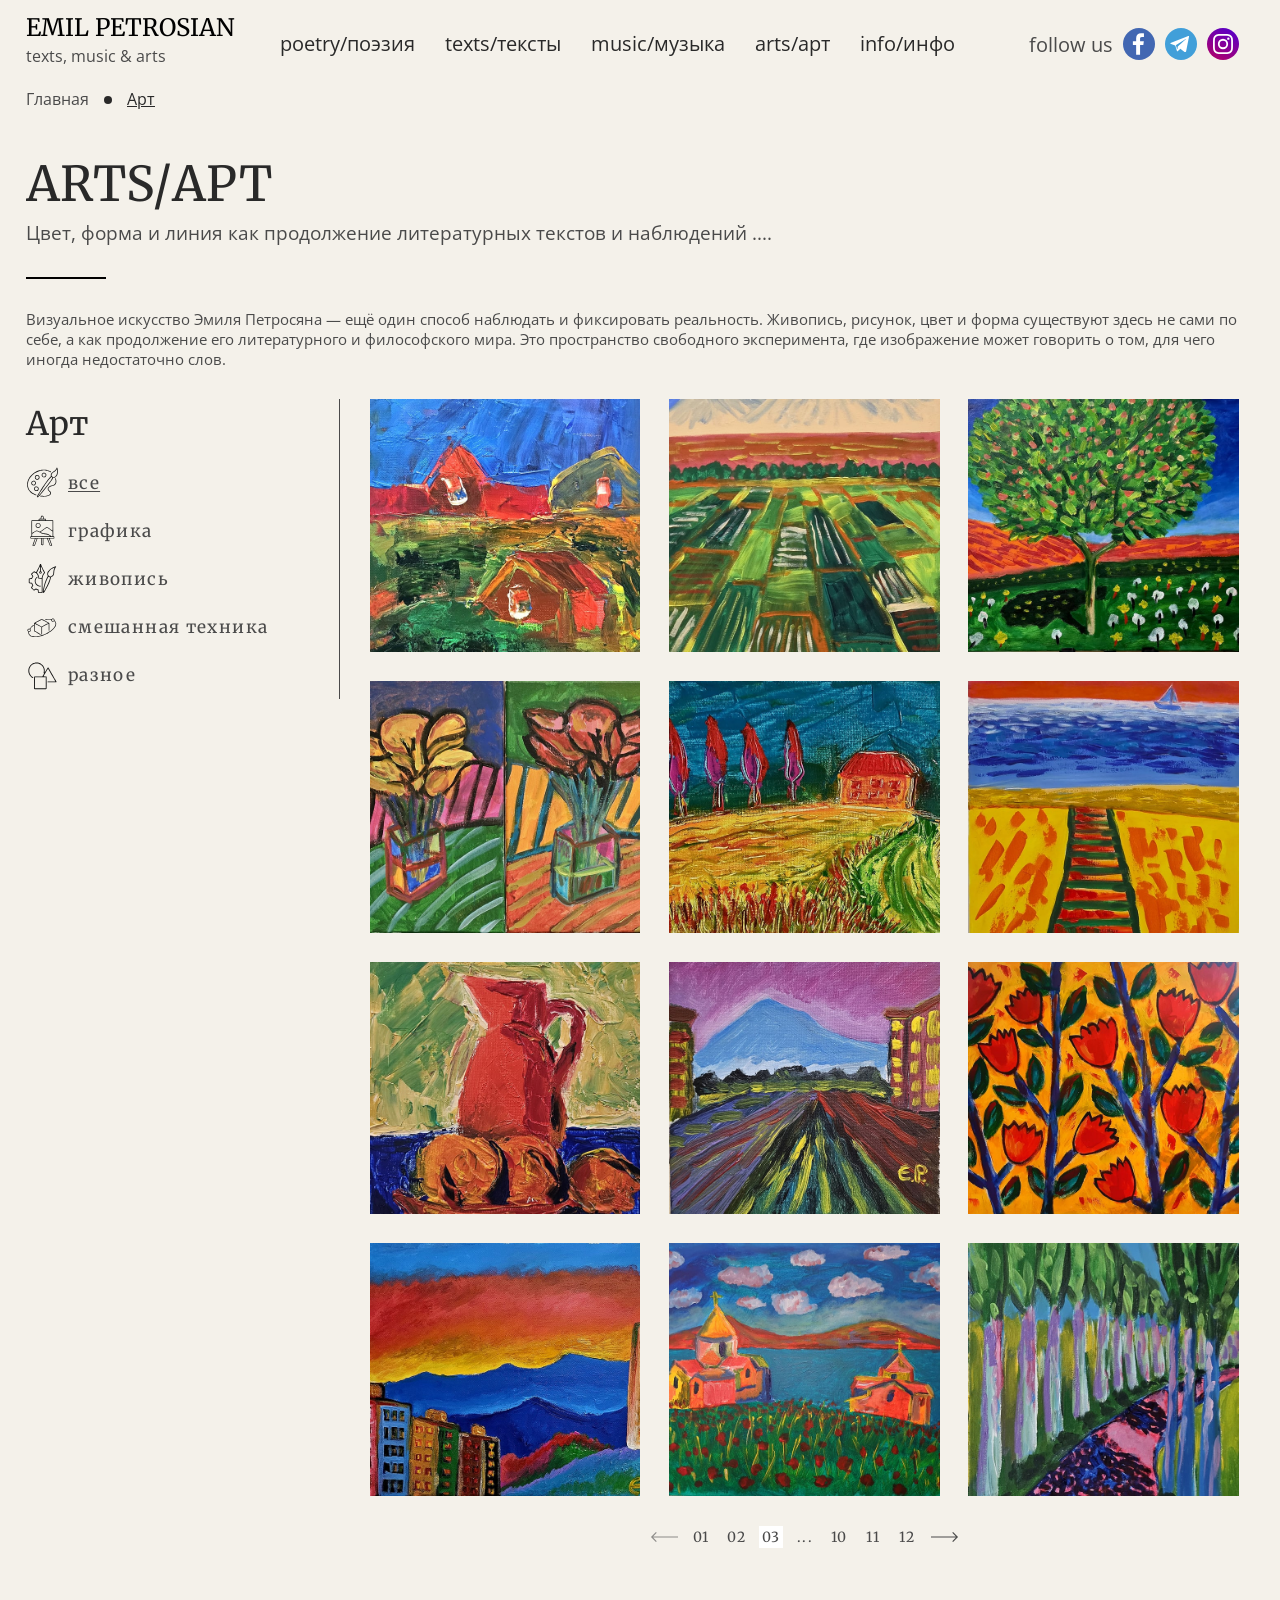
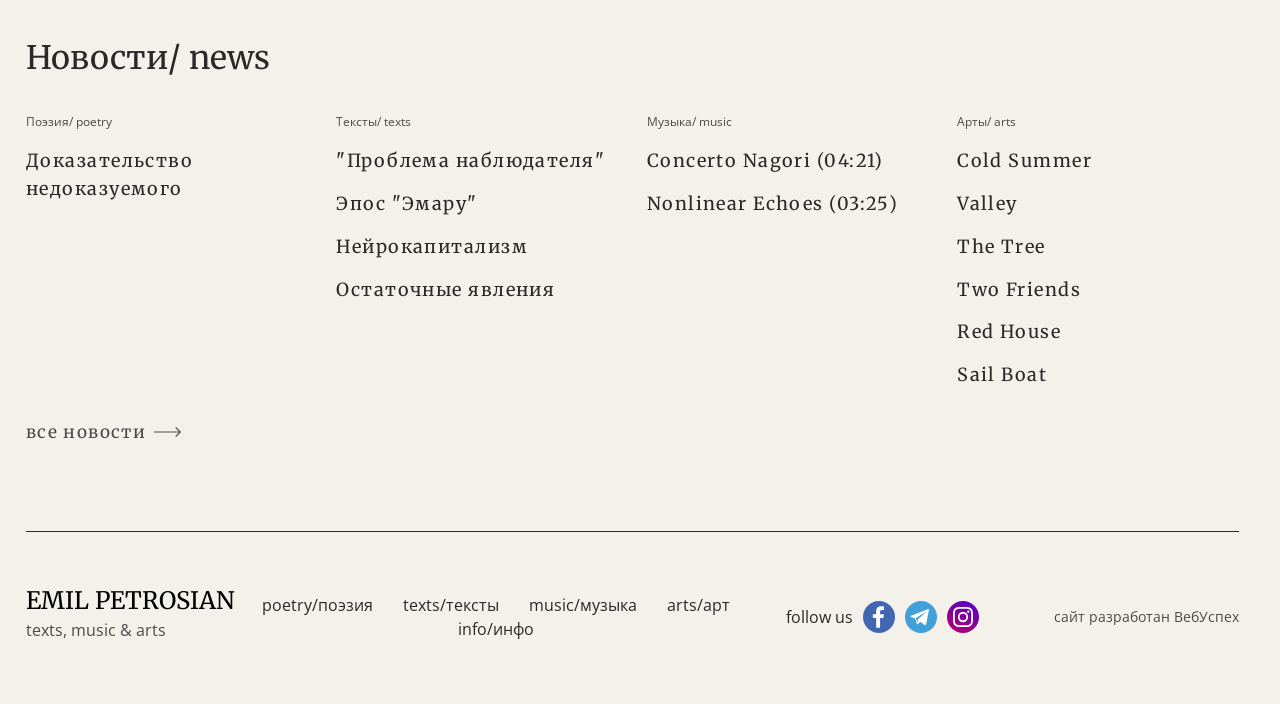
==== arts.html @ 8e3b0820 "add" ====
<!DOCTYPE html>
<html lang="ru">
    <head>
        <title>Главная</title>
        <meta http-equiv="X-UA-Compatible" content="IE=edge" />
        <meta charset="utf-8" />
        <meta name="keywords" content="" />
        <meta name="description" content="" />
        <meta name="author" content="" />
        <meta name="viewport" content="width=device-width, initial-scale=1.0" />
        <link rel="stylesheet" href="./css/reset.css" />
        <link rel="stylesheet" href="./css/fancybox.css" />
        <link rel="stylesheet" href="./css/swiper-bundle.min.css" />

        <script src="./js/swiper-bundle.min.js" defer></script>
        <script src="./js/inputmask.min.js" defer></script>
        <script src="./js/fancybox.umd.js" defer></script>
        <script src="./js/player.js" defer></script>
        <script src="./js/scripts.js" defer></script>
        <link rel="stylesheet" href="./css/style.css" />
    </head>
    <body>
        <!-- wrap -->
        <div class="wrap">
            <!-- header -->
            <header class="header site-section">
                <div class="inner-wrap">
                    <div class="logo-inner-wrap">
                        <a href="" class="logo">
                            <div class="logo-title">Emil Petrosian</div>
                            <div class="logo-subtitle">texts, music & arts</div>
                        </a>
                    </div>
                    <div class="menu-inner-wrap js-popup-wrap">
                        <a href="" class="btn-popup btn-action-ico ico-menu js-btn-popup-toggle"></a>
                        <div class="menu-content-block js-popup-block">
                            <div class="menu-wrap">
                                <ul class="menu">
                                    <li>
                                        <a href="" class="btn-menu">
                                            <div class="button-title">poetry/поэзия</div>
                                        </a>
                                    </li>
                                    <li>
                                        <a href="" class="btn-menu">
                                            <div class="button-title">texts/тексты</div>
                                        </a>
                                    </li>
                                    <li>
                                        <a href="" class="btn-menu">
                                            <div class="button-title">music/музыка</div>
                                        </a>
                                    </li>
                                    <li>
                                        <a href="" class="btn-menu">
                                            <div class="button-title">arts/арт</div>
                                        </a>
                                    </li>
                                    <li>
                                        <a href="" class="btn-menu">
                                            <div class="button-title">info/инфо</div>
                                        </a>
                                    </li>
                                </ul>
                            </div>
                            <div class="soc-wrap">
                                <div class="soc-title">follow us</div>
                                <div class="soc-buttons">
                                    <a href="" class="btn button-soc">
                                        <div class="button-ico">
                                            <img src="./img/icons/soc-fb.svg" alt="" />
                                        </div>
                                    </a>
                                    <a href="" class="btn button-soc">
                                        <div class="button-ico">
                                            <img src="./img/icons/soc-tg.svg" alt="" />
                                        </div>
                                    </a>
                                    <a href="" class="btn button-soc">
                                        <div class="button-ico">
                                            <img src="./img/icons/soc-inst.svg" alt="" />
                                        </div>
                                    </a>
                                </div>
                            </div>
                        </div>
                    </div>
                </div>
            </header>
            <!-- /header -->
            <!-- page -->
            <div class="page-full">
                <!--breadcrumbs-box-->
                <div class="breadcrumbs-box">
                    <ol class="menu">
                        <li><a href="">Главная</a></li>
                        <li><a href="">Арт</a></li>
                    </ol>
                </div>
                <!--/breadcrumbs-box-->

                <!--title-box-->
                <div class="title-box">
                    <h1 class="h1-title section-title">arts/арт</h1>
                    <p>Цвет, форма и линия как продолжение литературных текстов и наблюдений ....</p>
                </div>
                <!--/title-box-->

                <!--article-box-->
                <div class="article-box">
                    <p>
                        Визуальное искусство Эмиля Петросяна — ещё один способ наблюдать и фиксировать реальность.
                        Живопись, рисунок, цвет и форма существуют здесь не сами по себе, а как продолжение его
                        литературного и философского мира. Это пространство свободного эксперимента, где изображение
                        может говорить о том, для чего иногда недостаточно слов.
                    </p>
                </div>
                <!--/article-box-->

                <!--content-outer-wrap-->
                <div class="content-outer-wrap">
                    <!--content-wrap-->
                    <div class="content-wrap">
                        <!--tiles-box-->
                        <div class="tiles-box">
                            <div class="items-wrap">
                                <!--item wrap-->
                                <div class="item-wrap js-tab-block" data-tab="tab01 tab-all">
                                    <a
                                        href="./img/gal01.jpg"
                                        class="elm-photo photo-cover item-tile-gallery"
                                        data-fancybox="gal"
                                    >
                                        <img src="./img/gal01.jpg" alt="" />
                                    </a>
                                </div>
                                <!--/item wrap-->
                                <!--item wrap-->
                                <div class="item-wrap js-tab-block" data-tab="tab01 tab-all">
                                    <a
                                        href="./img/gal02.jpg"
                                        class="elm-photo photo-cover item-tile-gallery"
                                        data-fancybox="gal"
                                    >
                                        <img src="./img/gal02.jpg" alt="" />
                                    </a>
                                </div>
                                <!--/item wrap-->
                                <!--item wrap-->
                                <div class="item-wrap js-tab-block" data-tab="tab02 tab-all">
                                    <a
                                        href="./img/gal03.jpg"
                                        class="elm-photo photo-cover item-tile-gallery"
                                        data-fancybox="gal"
                                    >
                                        <img src="./img/gal03.jpg" alt="" />
                                    </a>
                                </div>
                                <!--/item wrap-->
                                <!--item wrap-->
                                <div class="item-wrap js-tab-block" data-tab="tab02 tab-all">
                                    <a
                                        href="./img/gal04.jpg"
                                        class="elm-photo photo-cover item-tile-gallery"
                                        data-fancybox="gal"
                                    >
                                        <img src="./img/gal04.jpg" alt="" />
                                    </a>
                                </div>
                                <!--/item wrap-->
                                <!--item wrap-->
                                <div class="item-wrap js-tab-block" data-tab="tab02 tab-all">
                                    <a
                                        href="./img/gal05.jpg"
                                        class="elm-photo photo-cover item-tile-gallery"
                                        data-fancybox="gal"
                                    >
                                        <img src="./img/gal05.jpg" alt="" />
                                    </a>
                                </div>
                                <!--/item wrap-->
                                <!--item wrap-->
                                <div class="item-wrap js-tab-block" data-tab="tab02 tab-all">
                                    <a
                                        href="./img/gal06.jpg"
                                        class="elm-photo photo-cover item-tile-gallery"
                                        data-fancybox="gal"
                                    >
                                        <img src="./img/gal06.jpg" alt="" />
                                    </a>
                                </div>
                                <!--/item wrap-->
                                <!--item wrap-->
                                <div class="item-wrap js-tab-block" data-tab="tab03 tab-all">
                                    <a
                                        href="./img/gal07.jpg"
                                        class="elm-photo photo-cover item-tile-gallery"
                                        data-fancybox="gal"
                                    >
                                        <img src="./img/art01.jpg" alt="" />
                                    </a>
                                </div>
                                <!--/item wrap-->
                                <!--item wrap-->
                                <div class="item-wrap js-tab-block" data-tab="tab03 tab-all">
                                    <a
                                        href="./img/gal08.jpg"
                                        class="elm-photo photo-cover item-tile-gallery"
                                        data-fancybox="gal"
                                    >
                                        <img src="./img/art02.jpg" alt="" />
                                    </a>
                                </div>
                                <!--/item wrap-->
                                <!--item wrap-->
                                <div class="item-wrap js-tab-block" data-tab="tab04 tab-all">
                                    <a
                                        href="./img/gal09.jpg"
                                        class="elm-photo photo-cover item-tile-gallery"
                                        data-fancybox="gal"
                                    >
                                        <img src="./img/art03.jpg" alt="" />
                                    </a>
                                </div>
                                <!--/item wrap-->
                                <!--item wrap-->
                                <div class="item-wrap js-tab-block" data-tab="tab04 tab-all">
                                    <a
                                        href="./img/gal10.jpg"
                                        class="elm-photo photo-cover item-tile-gallery"
                                        data-fancybox="gal"
                                    >
                                        <img src="./img/gal10.jpg" alt="" />
                                    </a>
                                </div>
                                <!--/item wrap-->
                                <!--item wrap-->
                                <div class="item-wrap js-tab-block" data-tab="tab04 tab-all">
                                    <a
                                        href="./img/gal11.jpg"
                                        class="elm-photo photo-cover item-tile-gallery"
                                        data-fancybox="gal"
                                    >
                                        <img src="./img/gal11.jpg" alt="" />
                                    </a>
                                </div>
                                <!--/item wrap-->
                                <!--item wrap-->
                                <div class="item-wrap js-tab-block" data-tab="tab04 tab-all">
                                    <a
                                        href="./img/gal12.jpg"
                                        class="elm-photo photo-cover item-tile-gallery"
                                        data-fancybox="gal"
                                    >
                                        <img src="./img/gal12.jpg" alt="" />
                                    </a>
                                </div>
                                <!--/item wrap-->
                            </div>
                            <!--pagenav-box-->
                            <div class="pagenav-box">
                                <a
                                    href=""
                                    class="btn-action-ico ico-arrow ico-arrow-prev button-nav button-disabled"
                                ></a>
                                <div class="pages-wrap">
                                    <a href="" class="btn-page">01</a>
                                    <a href="" class="btn-page">02</a>
                                    <a href="" class="btn-page active">03</a>
                                    <a href="" class="btn-page">...</a>
                                    <a href="" class="btn-page">10</a>
                                    <a href="" class="btn-page">11</a>
                                    <a href="" class="btn-page">12</a>
                                </div>
                                <a href="" class="btn-action-ico ico-arrow ico-arrow-next button-nav"></a>
                            </div>
                            <!--/pagenav-box-->
                        </div>
                        <!--/tiles-box-->
                    </div>
                    <!--/content-wrap-->

                    <!--side-wrap-->
                    <div class="side-wrap">
                        <!--side-menu-box-->
                        <div class="side-menu-box">
                            <h2 class="section-title h3-title">Арт</h2>
                            <div class="slider-inner-wrap slider-tiles js-tabs-nav">
                                <div class="slider-wrap swiper">
                                    <div class="slider swiper-wrapper">
                                        <!--sl-wrap-->
                                        <div class="sl-wrap swiper-slide">
                                            <a href="" class="btn button-link active" data-tab="tab-all">
                                                <div class="button-ico">
                                                    <img src="./img/icons/cat-all-arts.svg" alt="" />
                                                </div>
                                                <div class="button-title">все</div>
                                            </a>
                                        </div>
                                        <!--/sl-wrap-->
                                        <!--sl-wrap-->
                                        <div class="sl-wrap swiper-slide">
                                            <a href="" class="btn button-link" data-tab="tab01">
                                                <div class="button-ico">
                                                    <img src="./img/icons/cat14.svg" alt="" />
                                                </div>
                                                <div class="button-title">графика</div>
                                            </a>
                                        </div>
                                        <!--/sl-wrap-->
                                        <!--sl-wrap-->
                                        <div class="sl-wrap swiper-slide">
                                            <a href="" class="btn button-link" data-tab="tab02">
                                                <div class="button-ico">
                                                    <img src="./img/icons/cat15.svg" alt="" />
                                                </div>
                                                <div class="button-title">живопись</div>
                                            </a>
                                        </div>
                                        <!--/sl-wrap-->
                                        <!--sl-wrap-->
                                        <div class="sl-wrap swiper-slide">
                                            <a href="" class="btn button-link" data-tab="tab03">
                                                <div class="button-ico">
                                                    <img src="./img/icons/cat16.svg" alt="" />
                                                </div>
                                                <div class="button-title">смешанная техника</div>
                                            </a>
                                        </div>
                                        <!--/sl-wrap-->
                                        <!--sl-wrap-->
                                        <div class="sl-wrap swiper-slide">
                                            <a href="" class="btn button-link" data-tab="tab04">
                                                <div class="button-ico">
                                                    <img src="./img/icons/cat17.svg" alt="" />
                                                </div>
                                                <div class="button-title">разное</div>
                                            </a>
                                        </div>
                                        <!--/sl-wrap-->
                                    </div>
                                </div>
                                <div
                                    class="btn-action-ico ico-arrow ico-arrow-prev button-slider button-slider-prev button-slider-tiles-prev"
                                ></div>
                                <div
                                    class="btn-action-ico ico-arrow ico-arrow-next button-slider button-slider-next button-slider-tiles-next"
                                ></div>
                            </div>
                        </div>
                        <!--/side-menu-box-->
                    </div>
                    <!--/side-wrap-->
                </div>
                <!--/content-outer-wrap-->

                <!--title-box-->
                <div class="title-box">
                    <h2 class="h3-title section-title">Новости/ news</h2>
                </div>
                <!--/title-box-->

                <!--tiles-box-->
                <div class="tiles-box">
                    <div class="slider-inner-wrap slider-tiles">
                        <div class="slider-wrap swiper">
                            <div class="slider swiper-wrapper">
                                <!--sl-wrap-->
                                <div class="sl-wrap swiper-slide">
                                    <div class="item-tile-news-list">
                                        <div class="tile-subtitle"><a href="">Поэзия/ poetry</a></div>
                                        <ul class="menu">
                                            <li><a href="">Доказательство недоказуемого</a></li>
                                        </ul>
                                    </div>
                                </div>
                                <!--/sl-wrap-->
                                <!--sl-wrap-->
                                <div class="sl-wrap swiper-slide">
                                    <div class="item-tile-news-list">
                                        <div class="tile-subtitle"><a href="">Тексты/ texts</a></div>
                                        <ul class="menu">
                                            <li><a href="">"Проблема наблюдателя"</a></li>
                                            <li><a href="">Эпос "Эмару"</a></li>
                                            <li><a href="">Нейрокапитализм</a></li>
                                            <li><a href="">Остаточные явления</a></li>
                                        </ul>
                                    </div>
                                </div>
                                <!--/sl-wrap-->
                                <!--sl-wrap-->
                                <div class="sl-wrap swiper-slide">
                                    <div class="item-tile-news-list">
                                        <div class="tile-subtitle"><a href="">Музыка/ music</a></div>
                                        <ul class="menu">
                                            <li><a href="">Concerto Nagori (04:21)</a></li>
                                            <li><a href="">Nonlinear Echoes (03:25)</a></li>
                                        </ul>
                                    </div>
                                </div>
                                <!--/sl-wrap-->
                                <!--sl-wrap-->
                                <div class="sl-wrap swiper-slide">
                                    <div class="item-tile-news-list">
                                        <div class="tile-subtitle"><a href="">Арты/ аrts</a></div>
                                        <ul class="menu">
                                            <li><a href="">Cold Summer</a></li>
                                            <li><a href="">Valley</a></li>
                                            <li><a href="">The Tree</a></li>
                                            <li><a href="">Two Friends</a></li>
                                            <li><a href="">Red House</a></li>
                                            <li><a href="">Sail Boat</a></li>
                                        </ul>
                                    </div>
                                </div>
                                <!--/sl-wrap-->
                            </div>
                        </div>
                        <div class="slider-pagination slider-tiles-pagination type-lines"></div>
                    </div>
                    <div class="more-inner-wrap">
                        <a href="" class="btn button-arrow button-link">
                            <div class="button-title">все новости</div>
                        </a>
                    </div>
                </div>
                <!--/tiles-box-->
            </div>
            <!-- /page -->

            <!-- footer -->
            <footer class="footer site-section">
                <div class="inner-wrap">
                    <div class="logo-inner-wrap">
                        <a href="" class="logo">
                            <div class="logo-title">Emil Petrosian</div>
                            <div class="logo-subtitle">texts, music & arts</div>
                        </a>
                    </div>
                    <div class="menu-inner-wrap">
                        <div class="menu-content-block">
                            <div class="menu-wrap">
                                <ul class="menu">
                                    <li>
                                        <a href="" class="btn-menu">
                                            <div class="button-title">poetry/поэзия</div>
                                        </a>
                                    </li>
                                    <li>
                                        <a href="" class="btn-menu">
                                            <div class="button-title">texts/тексты</div>
                                        </a>
                                    </li>
                                    <li>
                                        <a href="" class="btn-menu">
                                            <div class="button-title">music/музыка</div>
                                        </a>
                                    </li>
                                    <li>
                                        <a href="" class="btn-menu">
                                            <div class="button-title">arts/арт</div>
                                        </a>
                                    </li>
                                    <li>
                                        <a href="" class="btn-menu">
                                            <div class="button-title">info/инфо</div>
                                        </a>
                                    </li>
                                </ul>
                            </div>
                            <div class="soc-wrap">
                                <div class="soc-title">follow us</div>
                                <div class="soc-buttons">
                                    <a href="" class="btn button-soc">
                                        <div class="button-ico">
                                            <img src="./img/icons/soc-fb.svg" alt="" />
                                        </div>
                                    </a>
                                    <a href="" class="btn button-soc">
                                        <div class="button-ico">
                                            <img src="./img/icons/soc-tg.svg" alt="" />
                                        </div>
                                    </a>
                                    <a href="" class="btn button-soc">
                                        <div class="button-ico">
                                            <img src="./img/icons/soc-inst.svg" alt="" />
                                        </div>
                                    </a>
                                </div>
                            </div>
                        </div>
                    </div>
                    <div class="studio-inner-wrap">
                        <p>
                            сайт разработан
                            <a href="">ВебУспех</a>
                        </p>
                    </div>
                </div>
            </footer>
            <!-- /footer -->
            <div class="fix-soc-buttons">
                <a href="" class="btn button-soc">
                    <div class="button-ico">
                        <img src="./img/icons/soc-fb.svg" alt="" />
                    </div>
                </a>
                <a href="" class="btn button-soc">
                    <div class="button-ico">
                        <img src="./img/icons/soc-tg.svg" alt="" />
                    </div>
                </a>
                <a href="" class="btn button-soc">
                    <div class="button-ico">
                        <img src="./img/icons/soc-inst.svg" alt="" />
                    </div>
                </a>
            </div>
        </div>
        <!-- /wrap -->

        <!-- popups (всплывающие окна) -->
        <div class="popup-outer-box" id="popup-callback">
            <div class="popup-box">
                <a href="" class="btn-popup-close btn-action-ico ico-close js-popup-close"></a>
                <div class="popup-title-wrap">
                    <div class="popup-title">
                        вы хотите поделиться своими&nbsp;впечатлениями или&nbsp;мнением о моих работах
                    </div>
                    <p>напишите мне, заполнив форму</p>
                    <div class="popup-soc-wrap">
                        <div class="soc-title">или</div>
                        <div class="soc-buttons">
                            <a href="" class="btn button-soc">
                                <div class="button-ico">
                                    <img src="./img/icons/soc-fb.svg" alt="" />
                                </div>
                            </a>
                            <a href="" class="btn button-soc">
                                <div class="button-ico">
                                    <img src="./img/icons/soc-tg.svg" alt="" />
                                </div>
                            </a>
                            <a href="" class="btn button-soc">
                                <div class="button-ico">
                                    <img src="./img/icons/soc-inst.svg" alt="" />
                                </div>
                            </a>
                        </div>
                    </div>
                </div>
                <div class="popup-content-wrap">
                    <form action="/" class="frm-popup">
                        <div class="frm-row">
                            <div class="frm-field">
                                <div class="frm-field-input">
                                    <input type="text" placeholder="Ваше имя" class="form-input" />
                                </div>
                            </div>
                        </div>
                        <div class="frm-row">
                            <div class="frm-field">
                                <div class="frm-field-input">
                                    <input type="text" placeholder="Email" class="form-input" />
                                </div>
                            </div>
                        </div>
                        <div class="frm-row">
                            <div class="frm-field">
                                <div class="frm-field-input">
                                    <textarea placeholder="Текст сообщения" class="form-input"></textarea>
                                </div>
                            </div>
                        </div>
                        <div class="frm-row-submit">
                            <div class="frm-field field-info">
                                <p>
                                    даю согласие на обработку
                                    <a href="">персональных данных</a>
                                </p>
                            </div>
                            <div class="frm-field field-button">
                                <button type="submit" class="btn button-border">Отправить</button>
                            </div>
                        </div>
                    </form>
                </div>
            </div>
        </div>
        <!--/popup-outer-box-->
    </body>
</html>
---- css/style.css ----
@charset "UTF-8";
:root {
  --clr-base: #4a4a4a;
  --clr-base-title: #292929;
  --clr-base-dark: #000;
  --clr-base-white: #fff;
  --clr-base-light: #e4e4e4;
  --clr-att: #4a4a4a;
  --clr-att-second: #7a7a7a;
  --clr-alert: #f55760;
  --clr-succefull: #32b782;
  --clr-bg-white: #fff;
  --clr-bg-light: #f4f1ea;
  --clr-border: #292929;
  --fsize: 14px;
  --lhsize: 1.35;
  --mbsize: 15px;
  --sectionMargin: 40px;
  --sectionMarginSmall: 15px;
  --pageTitle: 48px;
  --h1Title: 48px;
  --h2Title: 34px;
  --h3Title: 24px;
  --h4Title: 16px;
  --mainRadius: 2.4rem;
  --icoSize: 24px;
  --gapMain: 16px;
  --gapMainHalf: 8px;
  --min: 360px;
  --max: 1500px;
  --paddingContainer: 15px;
  --filterBlack: brightness(0) grayscale(1);
  --filterWhite: brightness(0) invert(1);
  --filterAttToBase: brightness(0) grayscale(1);
  --filterAttToLight: brightness(0) invert(1);
  font-size: 10px;
}
.sl-wrap:not(.swiper-slide) ~ .sl-wrap {
  display: none;
}
.elm-hidden {
  display: none;
}
.fmain,
.ftext {
  font-family: "Open Sans", sans-serif;
}
.fmain *,
.ftext * {
  font-family: "Open Sans", sans-serif;
}
.ftitle {
  font-family: "Merriweather", serif;
}
.ftitle * {
  font-family: "Merriweather", serif;
}
/* ----------------------------------- *\
			main styles
\* ----------------------------------- */
body {
  color: var(--clr-base);
  background: var(--clr-bg-light);
  font-size: var(--fsize);
  line-height: var(--lhsize);
}
p,
ul,
ol,
table,
blockquote,
.bq-text {
  position: relative;
  margin-bottom: var(--mbsize);
}
p img,
ul img,
ol img,
table img,
blockquote img,
.bq-text img {
  max-width: 100%;
}
p:last-child,
ul:last-child,
ol:last-child,
table:last-child,
blockquote:last-child,
.bq-text:last-child {
  margin-bottom: 0 !important;
}
p,
li,
th,
td {
  text-wrap: pretty;
}
li {
  position: relative;
  max-width: 100%;
}
li:last-child {
  margin-bottom: 0;
}
ul {
  list-style-type: disc;
  padding-left: 20px;
}
ol {
  all: revert;
  padding-left: 20px;
}
ol li {
  padding: 0;
}
ol li:before {
  display: none;
}
.menu,
.list {
  margin: 0;
  padding: 0;
  list-style-type: none;
}
.menu li,
.list li {
  margin: 0;
  padding: 0;
  list-style-type: none;
}
.menu li:before,
.list li:before {
  display: none;
}
a {
  text-decoration: none;
  color: var(--clr-att);
}
a:hover {
  text-decoration: none;
  color: var(--clr-att-second);
}
[href^="tel"],
[href^="mailto"] {
  white-space: nowrap;
  position: relative;
  overflow: hidden;
}
a.link-main,
.link-main {
  text-decoration: none;
  border-bottom: 1px solid;
}
.link-phone,
.link-email {
  display: inline;
  position: relative;
  max-width: 100%;
  overflow: hidden;
  text-overflow: ellipsis;
  white-space: nowrap;
}
a.link-phone:hover,
a.link-email:hover,
a.link-location:hover {
  color: var(--clr-att);
}
.section-title,
.page-title,
.page-subtitle,
.tile-title,
.tile-subtitle,
h1,
.h1-title,
h2,
.h2-title,
h3,
.h3-title,
h4,
.h4-title,
h5,
.h5-title,
h6,
.h6-title {
  display: block;
  position: relative;
  font-weight: 400;
  margin-bottom: 10px;
  margin-top: 3rem;
  word-wrap: break-word;
  font-size: var(--fsize);
  line-height: 1.55;
  text-transform: none;
  letter-spacing: normal;
  color: var(--clr-base-title);
  font-family: "Merriweather", serif;
}
.section-title *,
.page-title *,
.page-subtitle *,
.tile-title *,
.tile-subtitle *,
h1 *,
.h1-title *,
h2 *,
.h2-title *,
h3 *,
.h3-title *,
h4 *,
.h4-title *,
h5 *,
.h5-title *,
h6 *,
.h6-title * {
  font-family: "Merriweather", serif;
}
.section-title a,
.page-title a,
.page-subtitle a,
.tile-title a,
.tile-subtitle a,
h1 a,
.h1-title a,
h2 a,
.h2-title a,
h3 a,
.h3-title a,
h4 a,
.h4-title a,
h5 a,
.h5-title a,
h6 a,
.h6-title a {
  color: inherit;
  text-decoration: none;
}
.section-title a:hover,
.page-title a:hover,
.page-subtitle a:hover,
.tile-title a:hover,
.tile-subtitle a:hover,
h1 a:hover,
.h1-title a:hover,
h2 a:hover,
.h2-title a:hover,
h3 a:hover,
.h3-title a:hover,
h4 a:hover,
.h4-title a:hover,
h5 a:hover,
.h5-title a:hover,
h6 a:hover,
.h6-title a:hover {
  color: var(--clr-base);
  text-decoration: underline;
  text-decoration-style: solid;
  text-underline-offset: 2px;
  -webkit-text-decoration-skip-ink: none;
  text-decoration-skip-ink: none;
}
.section-title:first-child,
.page-title:first-child,
.page-subtitle:first-child,
.tile-title:first-child,
.tile-subtitle:first-child,
h1:first-child,
.h1-title:first-child,
h2:first-child,
.h2-title:first-child,
h3:first-child,
.h3-title:first-child,
h4:first-child,
.h4-title:first-child,
h5:first-child,
.h5-title:first-child,
h6:first-child,
.h6-title:first-child {
  margin-top: 0;
}
.section-title:last-child,
.page-title:last-child,
.page-subtitle:last-child,
.tile-title:last-child,
.tile-subtitle:last-child,
h1:last-child,
.h1-title:last-child,
h2:last-child,
.h2-title:last-child,
h3:last-child,
.h3-title:last-child,
h4:last-child,
.h4-title:last-child,
h5:last-child,
.h5-title:last-child,
h6:last-child,
.h6-title:last-child {
  margin-bottom: 0;
}
.tile-subtitle {
  font-size: 12px;
  font-weight: 400;
  color: var(--clr-base);
  margin: 0 0 15px 0;
  font-family: "Open Sans", sans-serif;
}
.tile-subtitle * {
  font-family: "Open Sans", sans-serif;
}
.tile-subtitle + * {
  margin-top: 0;
}
.page-title {
  font-size: var(--pageTitle);
  font-weight: 300;
  text-transform: uppercase;
  line-height: 1.1;
}
.h1-title,
h1 {
  font-size: var(--h1Title);
  line-height: 1.1;
  font-weight: 400;
}
.h2-title,
h2 {
  font-size: var(--h2Title);
  font-weight: 400;
}
.h3-title,
h3 {
  font-size: var(--h3Title);
  font-weight: 400;
}
.h4-title,
h4 {
  font-size: var(--h4Title);
  font-weight: 400;
}
.text-base {
  color: var(--clr-base) !important;
}
.text-base-white {
  color: var(--clr-base-white) !important;
}
.text-base-light {
  color: var(--clr-base-light) !important;
}
.text-att {
  color: var(--clr-att) !important;
}
.text-att-second {
  color: var(--clr-att-second) !important;
}
.text-alert {
  color: var(--clr-alert) !important;
}
.text-succefull {
  color: var(--clr-succefull) !important;
}
.text-line {
  white-space: nowrap;
}
.text-upper {
  text-transform: uppercase;
}
.text-lower {
  text-transform: none;
}
.text-left {
  text-align: left;
}
.text-right {
  text-align: right;
}
.text-center {
  text-align: center;
}
blockquote,
.bq-text {
  margin: 30px 0;
  font-weight: 400;
  font-style: italic;
  font-size: 20px;
  line-height: 1.35;
  color: var(--clr-base-title);
  padding: 25px 0 16px 30px;
  position: relative;
  z-index: 2;
  min-height: 80px;
  font-family: "Merriweather", serif;
}
blockquote *,
.bq-text * {
  font-family: "Merriweather", serif;
}
blockquote:before,
.bq-text:before {
  content: "";
  display: block;
  position: absolute;
  bottom: 0;
  left: 0;
  width: 80px;
  height: 2px;
  background: var(--clr-base-dark);
}
blockquote:after,
.bq-text:after {
  content: "";
  display: block;
  width: 24px;
  aspect-ratio: 83/76;
  position: absolute;
  background: url(../img/icons/quote.svg) center no-repeat;
  background-size: 100% auto;
  width: 83px;
  top: 0;
  left: 0;
  z-index: -1;
}
blockquote:first-child,
.bq-text:first-child {
  margin-top: 0;
}
blockquote:last-child,
.bq-text:last-child {
  margin-bottom: 0;
}
@media (max-width: 1399px) {
  :root {
    font-size: 9.5px;
  }
}
@media (max-width: 1199px) {
  :root {
    font-size: 9px;
  }
}
@media (max-width: 1023px) {
  :root {
    font-size: 8px;
  }
}
@media (max-width: 767px) {
  :root {
    font-size: 7px;
  }
}
@media (min-width: 400px) {
  :root {
    --paddingContainer: 26px;
  }
}
@media (min-width: 1024px) {
  :root {
    --gapMain: 3rem;
    --gapMainHalf: 1.5rem;
    --fsize: 15px;
    --sectionMargin: 9rem;
    --sectionMarginSmall: 30px;
    --pageTitle: 8rem;
    --h1Title: 48px;
    --h2Title: 4.8rem;
    --h3Title: 3.4rem;
    --h4Title: 18px;
  }
  .page-title {
    line-height: 0.95;
  }
  blockquote,
  .bq-text {
    font-size: var(--h3Title);
    padding-bottom: 32px;
    padding-left: 6rem;
    padding-top: 24px;
  }
}
@media (min-width: 1400px) {
  :root {
    --paddingContainer: 45px;
    --fsize: 16px;
    --pageTitle: clamp(70px, 9.6rem, 96px);
  }
}
/* ----------------------------------- *\
			structura
\* ----------------------------------- */
html {
  scroll-behavior: smooth;
}
html,
body {
  margin: 0;
  padding: 0;
  width: 100%;
  height: 100%;
  min-width: var(--min);
  -webkit-font-smoothing: antialiased;
  -moz-osx-font-smoothing: grayscale;
  max-width: 100%;
}
body {
  width: 100vw;
  overflow-x: hidden;
}
html {
  scrollbar-gutter: stable;
  text-rendering: optimizeLegibility;
}
@media screen and (-webkit-min-device-pixel-ratio: 0) {
  html {
    -webkit-font-smoothing: antialiased;
  }
}
@supports (-moz-osx-font-smoothing: grayscale) {
  html {
    -moz-osx-font-smoothing: grayscale;
  }
}
html.with-fancybox body.hide-scrollbar {
  overflow: inherit !important;
  overflow-x: hidden !important;
  margin-right: 0 !important;
}
.cnt-full-wrap {
  margin-left: calc(var(--paddingContainer) * -1);
  margin-right: calc(var(--paddingContainer) * -1);
  padding-left: var(--paddingContainer);
  padding-right: var(--paddingContainer);
}
.inner-wrap,
.page-full {
  position: relative;
  clear: both;
  margin: 0 auto;
  padding-left: var(--paddingContainer);
  padding-right: var(--paddingContainer);
  min-width: var(--min);
  max-width: var(--max);
  width: 100%;
}
.inner-wrap .inner-wrap,
.page-full .inner-wrap {
  min-width: 0;
  padding-left: 0;
  padding-right: 0;
}
.inner-wrap .cnt-section,
.page-full .cnt-section {
  min-width: 0;
}
.page-full {
  -webkit-box-flex: 1;
  -ms-flex: 1 0 auto;
  flex: 1 0 auto;
}
.wrap,
.header,
.nav,
.footer,
.cnt-section {
  position: relative;
  clear: both;
  min-width: var(--min);
  width: 100%;
}
.wrap {
  overflow: hidden;
  min-height: 100vh;
  display: -webkit-box;
  display: -ms-flexbox;
  display: flex;
  -webkit-box-orient: vertical;
  -webkit-box-direction: normal;
  -ms-flex-direction: column;
  flex-direction: column;
}
.wrap > .cnt-section {
  -ms-flex-negative: 0;
  flex-shrink: 0;
}
.header,
.footer,
.nav {
  -ms-flex-negative: 0;
  flex-shrink: 0;
  line-height: 1;
  text-align: left;
}
.header ul,
.footer ul,
.nav ul,
.header li,
.footer li,
.nav li,
.header p,
.footer p,
.nav p {
  margin: 0;
  padding: 0;
  list-style-type: none;
}
.header ul:before,
.footer ul:before,
.nav ul:before,
.header li:before,
.footer li:before,
.nav li:before,
.header p:before,
.footer p:before,
.nav p:before {
  display: none;
}
.header a,
.footer a,
.nav a {
  text-decoration: none;
  position: relative;
  -webkit-transition: all ease 0.2s;
  transition: all ease 0.2s;
}
.wrap:has(.lead-box) .header {
  position: absolute;
  top: 0;
  left: 0;
  right: 0;
}
.site-section {
  padding: 15px 0;
  font-weight: 400;
  font-size: 20px;
  line-height: 1.35;
}
.site-section .inner-wrap {
  display: -webkit-box;
  display: -ms-flexbox;
  display: flex;
  -webkit-box-align: center;
  -ms-flex-align: center;
  align-items: center;
  -webkit-box-pack: justify;
  -ms-flex-pack: justify;
  justify-content: space-between;
}
.site-section .studio-inner-wrap {
  font-size: 14px;
  line-height: var(--lhsize);
  -ms-flex-negative: 0;
  flex-shrink: 0;
  width: 260px;
  text-align: right;
  color: var(--clr-base);
}
.site-section .logo-inner-wrap {
  -ms-flex-negative: 0;
  flex-shrink: 0;
}
.site-section .menu-inner-wrap {
  -webkit-box-flex: 1;
  -ms-flex: 1;
  flex: 1;
}
.site-section .menu-wrap {
  -webkit-box-flex: 1;
  -ms-flex: 1;
  flex: 1;
}
.site-section .soc-wrap {
  -ms-flex-negative: 0;
  flex-shrink: 0;
  display: -webkit-box;
  display: -ms-flexbox;
  display: flex;
  -webkit-box-align: center;
  -ms-flex-align: center;
  align-items: center;
  gap: 10px;
}
.site-section .soc-title {
  -ms-flex-negative: 0;
  flex-shrink: 0;
}
.site-section .soc-buttons {
  display: -webkit-box;
  display: -ms-flexbox;
  display: flex;
  -ms-flex-wrap: wrap;
  flex-wrap: wrap;
  gap: 10px;
}
.site-section .btn-popup {
  display: none;
}
.site-section .btn-menu {
  color: var(--clr-base-title);
  display: block;
  position: relative;
  white-space: nowrap;
  height: 24px;
  line-height: 24px;
  padding: 0 15px;
  text-decoration: none;
  text-decoration-style: solid;
  text-underline-offset: 2px;
  -webkit-text-decoration-skip-ink: none;
  text-decoration-skip-ink: none;
}
.site-section .btn-menu:hover {
  text-decoration: none;
}
.site-section .btn-menu:hover,
.site-section .btn-menu.active {
  color: var(--clr-att);
  text-decoration: underline;
}
.header {
  z-index: 99;
}
.footer {
  color: var(--clr-base-title);
}
.footer .inner-wrap:before {
  content: "";
  display: block;
  position: absolute;
  top: 0;
  left: var(--paddingContainer);
  right: var(--paddingContainer);
  height: 1px;
  background: var(--clr-border);
}
.logo {
  display: inline-block;
  position: relative;
  overflow: hidden;
  line-height: 1;
  text-decoration: none;
  text-align: left;
  width: auto;
  letter-spacing: normal;
  font-weight: 400;
  font-size: 16px;
  color: var(--clr-base);
  line-height: 1.35;
  white-space: nowrap;
  max-width: 300px;
}
.logo:hover {
  text-decoration: none;
  color: var(--clr-base-title);
}
.logo img {
  display: block;
  width: 100%;
}
.logo .logo-title {
  display: block;
  margin: 0 0 5px 0;
  font-weight: 400;
  font-size: 24px;
  line-height: 1.1;
  text-transform: uppercase;
  color: #000;
  font-family: "Merriweather", serif;
}
.logo .logo-title * {
  font-family: "Merriweather", serif;
}
.content-outer-wrap {
  display: -webkit-box;
  display: -ms-flexbox;
  display: flex;
  -webkit-box-orient: vertical;
  -webkit-box-direction: normal;
  -ms-flex-direction: column;
  flex-direction: column;
  width: 100%;
}
.content-wrap,
.side-wrap {
  width: 100%;
  -ms-flex-negative: 0;
  flex-shrink: 0;
  -webkit-box-ordinal-group: 3;
  -ms-flex-order: 2;
  order: 2;
}
.side-wrap {
  -webkit-box-ordinal-group: 2;
  -ms-flex-order: 1;
  order: 1;
}
.fix-soc-buttons {
  display: none;
}
@media (max-width: 1023px) {
  .section-mobile-full {
    margin-left: calc(var(--paddingContainer) * -1);
    margin-right: calc(var(--paddingContainer) * -1);
  }
  .header .menu-inner-wrap {
    margin-right: -10px;
  }
  .header .menu-content-block {
    display: none;
    position: absolute;
    top: 100%;
    left: 0;
    right: 0;
    z-index: 20;
    background: var(--clr-bg-light);
    padding: 20px var(--paddingContainer) 30px var(--paddingContainer);
  }
  .header .btn-popup {
    margin: 0 0 0 auto;
    display: block;
  }
  .header .btn-menu {
    padding: 16px 0;
    white-space: normal;
    height: auto;
    display: inline-block;
    width: auto;
  }
  .header .soc-wrap {
    margin-top: 25px;
  }
  .footer {
    padding: 0;
    font-size: 16px;
    text-align: right;
  }
  .footer .inner-wrap {
    padding-top: 30px;
    padding-bottom: 30px;
    -ms-flex-wrap: wrap;
    flex-wrap: wrap;
    -webkit-box-align: start;
    -ms-flex-align: start;
    align-items: flex-start;
  }
  .footer .logo-inner-wrap {
    padding-right: 30px;
  }
  .footer .studio-inner-wrap {
    width: 100%;
    -ms-flex-negative: 0;
    flex-shrink: 0;
    text-align: right;
    margin-top: 15px;
  }
  .footer .soc-wrap {
    -webkit-box-pack: end;
    -ms-flex-pack: end;
    justify-content: flex-end;
    margin-top: 15px;
  }
  .footer .menu {
    display: -webkit-box;
    display: -ms-flexbox;
    display: flex;
    -ms-flex-wrap: wrap;
    flex-wrap: wrap;
    -webkit-box-pack: end;
    -ms-flex-pack: end;
    justify-content: flex-end;
    gap: 0 15px;
  }
  .footer .btn-popup {
    display: none;
  }
  .footer .btn-menu {
    display: block;
    text-align: center;
    white-space: normal;
    padding: 0;
    height: auto;
  }
}
@media (max-width: 767px) {
  .footer {
    text-align: center;
  }
  .footer .inner-wrap {
    display: block;
  }
  .footer .logo-inner-wrap {
    padding: 0;
    margin-bottom: 5px;
  }
  .footer .logo {
    text-align: center;
  }
  .footer .menu {
    -webkit-box-pack: center;
    -ms-flex-pack: center;
    justify-content: center;
    display: block;
  }
  .footer .btn-menu {
    padding: 4px 0;
    display: block;
  }
  .footer .soc-wrap {
    -webkit-box-pack: center;
    -ms-flex-pack: center;
    justify-content: center;
  }
  .footer .studio-inner-wrap {
    text-align: center;
    width: 100%;
  }
}
@media (min-width: 1024px) {
  .site-section .menu-content-block {
    width: 100%;
    display: -webkit-box;
    display: -ms-flexbox;
    display: flex;
    -webkit-box-align: center;
    -ms-flex-align: center;
    align-items: center;
    gap: 30px;
  }
  .site-section .menu {
    display: -webkit-box;
    display: -ms-flexbox;
    display: flex;
    -ms-flex-wrap: wrap;
    flex-wrap: wrap;
    -webkit-box-pack: center;
    -ms-flex-pack: center;
    justify-content: center;
    gap: 0;
  }
  .footer {
    padding: 0;
    font-size: 16px;
  }
  .footer .inner-wrap {
    padding-top: 6rem;
    padding-bottom: 6rem;
  }
  .footer .btn-menu {
    padding: 0 15px;
  }
  .content-outer-wrap {
    -webkit-box-orient: horizontal;
    -webkit-box-direction: normal;
    -ms-flex-direction: row;
    flex-direction: row;
    gap: 30px;
  }
  .content-wrap {
    -webkit-box-flex: 1;
    -ms-flex: 1;
    flex: 1;
    -webkit-box-ordinal-group: 3;
    -ms-flex-order: 2;
    order: 2;
    max-width: calc(100% - 30px - 33rem);
  }
  .side-wrap {
    width: 33rem;
    -webkit-box-ordinal-group: 2;
    -ms-flex-order: 1;
    order: 1;
  }
  .side-fix-panel {
    position: sticky;
    top: 30px;
    z-index: 20;
  }
  .wrap:has(.side-fix-panel) {
    overflow: visible;
  }
}
@media (min-width: 1024px) and (max-width: 1199px) {
  .footer .studio-inner-wrap {
    width: 170px;
  }
  .footer .soc-wrap {
    -webkit-box-orient: vertical;
    -webkit-box-direction: normal;
    -ms-flex-direction: column;
    flex-direction: column;
  }
  .footer .soc-title {
    display: none;
  }
}
@media (min-width: 1400px) {
  .site-section .menu-content-block {
    gap: 0;
  }
  .site-section .btn-menu {
    padding: 0 3rem;
  }
  .footer .btn-menu {
    padding: 0 15px;
  }
}
/* ----------------------------------- *\
			items styles
\* ----------------------------------- */
.elm-panel-info-action {
  display: -webkit-box;
  display: -ms-flexbox;
  display: flex;
  -webkit-box-orient: vertical;
  -webkit-box-direction: normal;
  -ms-flex-direction: column;
  flex-direction: column;
  text-align: center;
  gap: var(--sectionMarginSmall);
  margin: 15px 0;
  border: 1px solid var(--clr-base-title);
  width: 100%;
  padding: 14px 19px;
}
.elm-panel-info-action .panel-title {
  color: var(--clr-base);
  font-weight: 400;
  line-height: 1.55;
  letter-spacing: 0.08em;
}
.elm-panel-info-action:first-child {
  margin-top: 0;
}
.elm-panel-info-action:last-child {
  margin-bottom: 0;
}
:is([class^="item-tile"]):hover .elm-photo.photo-cover img,
:is([class^="item-tile"]):hover .tile-photo.photo-cover img {
  -webkit-transform: scale(1.03);
  transform: scale(1.03);
}
.elm-photo {
  display: block;
  position: relative;
  overflow: hidden;
  text-decoration: none;
  line-height: 1;
  -ms-flex-negative: 0;
  flex-shrink: 0;
}
.elm-photo.photo-play:hover:after {
  background-color: var(--clr-att-second);
}
.elm-photo.photo-play:after {
  content: "";
  display: block;
  position: absolute;
  top: 0;
  bottom: 0;
  left: 0;
  right: 0;
  z-index: 3;
  width: 40px;
  height: 40px;
  border-radius: 50%;
  background: var(--clr-att) url(../img/icons/play.svg) center no-repeat;
  background-size: 24px auto;
  -webkit-transition: all ease 0.2s;
  transition: all ease 0.2s;
  margin: auto;
}
.elm-photo.photo-play:before {
  display: block !important;
  background: rgba(0, 0, 0, 0.3);
  position: absolute;
  top: 0;
  bottom: 0;
  left: 0;
  right: 0;
  padding: 0;
  z-index: 2;
}
.elm-photo.photo-zoom:after {
  content: "";
  display: block;
  position: absolute;
  top: 50%;
  left: 50%;
  z-index: 2;
  -webkit-transform: translate(-50%, -50%);
  transform: translate(-50%, -50%);
  opacity: 0;
  width: 40px;
  height: 40px;
  border-radius: 50%;
  background: var(--clr-att) url(../../img/icons/zoom.svg);
  background-size: 24px auto;
  -webkit-transition: all ease 0.2s;
  transition: all ease 0.2s;
}
.elm-photo.photo-zoom:hover:after {
  opacity: 1;
}
.elm-photo:before {
  content: "";
  display: none;
  padding-top: 100%;
}
.elm-photo img {
  display: block;
  position: relative;
  width: 100%;
  -webkit-transition: all ease-out 1s;
  transition: all ease-out 1s;
}
.elm-photo.photo-cover:hover img {
  -webkit-transform: scale(1.03);
  transform: scale(1.03);
}
.elm-photo.photo-cover:before {
  display: block;
}
.elm-photo.photo-cover img {
  position: absolute;
  top: 0;
  left: 0;
  width: 100%;
  height: 100%;
  -o-object-fit: cover;
  object-fit: cover;
}
.elm-photo.photo-contain:before {
  display: block;
}
.elm-photo.photo-contain img {
  position: absolute;
  top: 0;
  left: 0;
  bottom: 0;
  right: 0;
  margin: auto;
  max-width: 100%;
  max-height: 100%;
  width: auto;
  height: auto;
}
@supports (aspect-ratio: 1) {
  .elm-photo:not(.photo-cover, .photo-contain) {
    aspect-ratio: inherit !important;
  }
  .photo-cover,
  .photo-contain {
    aspect-ratio: 1;
  }
  .photo-cover:before,
  .photo-contain:before {
    display: none !important;
  }
}
.elm-price {
  white-space: nowrap;
}
.elm-price.price-old {
  text-decoration: line-through;
}
[data-unit]:after {
  content: attr(data-unit);
  font-family: "Arial", "Roboto", "Open Sans", sans-serif;
}
.elm-ico,
.button-ico,
.menu-ico,
.frm-ico,
.tab-ico,
.lbl-ico,
.panel-ico {
  display: block;
  position: relative;
  overflow: hidden;
  width: 40px;
  height: 40px;
  -ms-flex-negative: 0;
  flex-shrink: 0;
}
.elm-ico img,
.button-ico img,
.menu-ico img,
.frm-ico img,
.tab-ico img,
.lbl-ico img,
.panel-ico img,
.elm-ico svg,
.button-ico svg,
.menu-ico svg,
.frm-ico svg,
.tab-ico svg,
.lbl-ico svg,
.panel-ico svg,
.elm-ico .icon,
.button-ico .icon,
.menu-ico .icon,
.frm-ico .icon,
.tab-ico .icon,
.lbl-ico .icon,
.panel-ico .icon {
  display: block;
  position: absolute;
  top: 0;
  bottom: 0;
  left: 0;
  right: 0;
  margin: auto;
  max-width: 100%;
  max-height: 100%;
  width: auto;
  height: auto;
}
.elm-overlay {
  display: none;
  -webkit-animation: fadein ease 0.2s;
  animation: fadein ease 0.2s;
  background: rgba(0, 0, 0, 0.8);
  position: fixed;
  top: 0;
  bottom: 0;
  left: 0;
  right: 0;
  z-index: 120;
}
.elm-overlay.active {
  display: block;
}
.elm-sticker {
  display: inline-block;
  vertical-align: middle;
  position: relative;
  max-width: 100%;
  overflow: hidden;
  text-overflow: ellipsis;
  white-space: nowrap;
  background: #000;
  height: 27px;
  line-height: 27px;
  border-radius: 5px;
  padding: 0 12px;
  font-size: 16px;
  font-weight: bold;
  color: #fff;
}
@media (min-width: 768px) {
  .elm-panel-info-action {
    text-align: left;
    -webkit-box-orient: horizontal;
    -webkit-box-direction: normal;
    -ms-flex-direction: row;
    flex-direction: row;
    -webkit-box-align: center;
    -ms-flex-align: center;
    align-items: center;
  }
  .elm-panel-info-action .panel-title-wrap {
    -webkit-box-flex: 1;
    -ms-flex: 1;
    flex: 1;
  }
}
@media (min-width: 1024px) {
  .elm-panel-info-action {
    padding: 19px 3.1rem;
  }
}
/* ----------------------------------- *\
			items styles
\* ----------------------------------- */
.sl-wrap .item-tile-player,
.item-wrap .item-tile-player {
  margin-bottom: 15px;
}
.sl-wrap .item-tile-player:last-child,
.item-wrap .item-tile-player:last-child {
  margin-bottom: 0;
}
.item-tile-player {
  display: -webkit-box;
  display: -ms-flexbox;
  display: flex;
  -webkit-box-align: center;
  -ms-flex-align: center;
  align-items: center;
  gap: 15px;
  position: relative;
  font-family: "Merriweather", serif;
}
.item-tile-player * {
  font-family: "Merriweather", serif;
}
.item-tile-player .tile-actions-wrap {
  -ms-flex-negative: 0;
  flex-shrink: 0;
  display: -webkit-box;
  display: -ms-flexbox;
  display: flex;
  gap: 5px;
}
.item-tile-player .tile-info-wrap {
  -webkit-box-flex: 1;
  -ms-flex: 1;
  flex: 1;
  display: -webkit-box;
  display: -ms-flexbox;
  display: flex;
  -webkit-box-align: center;
  -ms-flex-align: center;
  align-items: center;
  gap: 5px;
}
.item-tile-player .tile-info {
  -ms-flex-negative: 0;
  flex-shrink: 0;
  font-size: 14px;
  display: block;
  min-width: 41px;
  margin: 0;
}
.item-tile-player .tile-title {
  -webkit-box-flex: 1;
  -ms-flex: 1;
  flex: 1;
  font-size: 20px;
  position: relative;
  overflow: hidden;
  max-width: calc(100% - 46px);
  margin: 0;
}
.item-tile-main {
  display: -webkit-box;
  display: -ms-flexbox;
  display: flex;
  -webkit-box-orient: vertical;
  -webkit-box-direction: normal;
  -ms-flex-direction: column;
  flex-direction: column;
  gap: 10px;
  color: var(--clr-base);
  min-height: 100%;
  width: 100%;
}
.item-tile-main.tile-photo-240 .elm-photo {
  aspect-ratio: 350/240;
}
.item-tile-main.ico-photo .tile-photo-wrap .elm-ico {
  width: 45px;
  height: 45px;
  border: 1px solid var(--clr-base-title);
  background: rgba(244, 241, 234, 0.35);
  position: absolute;
  z-index: 4;
  bottom: 10px;
  left: 10px;
}
.item-tile-main.ico-photo .tile-photo-wrap .elm-ico img,
.item-tile-main.ico-photo .tile-photo-wrap .elm-ico svg {
  -webkit-filter: none;
  filter: none;
}
.item-tile-main.ico-photo-white .tile-photo-wrap .elm-ico {
  border-color: var(--clr-bg-white);
}
.item-tile-main.ico-photo-white .tile-photo-wrap .elm-ico img,
.item-tile-main.ico-photo-white .tile-photo-wrap .elm-ico svg {
  -webkit-filter: var(--filterAttToLight);
  filter: var(--filterAttToLight);
}
.item-tile-main.tile-full .elm-photo {
  width: 100%;
}
.item-tile-main.type-row {
  display: -webkit-box;
  display: -ms-flexbox;
  display: flex;
  -ms-flex-wrap: wrap;
  flex-wrap: wrap;
  -webkit-box-orient: horizontal;
  -webkit-box-direction: normal;
  -ms-flex-direction: row;
  flex-direction: row;
  gap: 10px 15px;
}
.item-tile-main.type-row .tile-photo-wrap {
  width: 90px;
  -ms-flex-negative: 0;
  flex-shrink: 0;
}
.item-tile-main.type-row .tile-info-wrap {
  -webkit-box-flex: 1;
  -ms-flex: 1;
  flex: 1;
  max-width: calc(100% - 90px - 15px);
}
.item-tile-main.type-row .tile-actions-wrap {
  width: 100%;
  -ms-flex-negative: 0;
  flex-shrink: 0;
  padding-left: 105px;
  -ms-flex-item-align: end;
  align-self: flex-end;
}
.item-tile-main.type-row .elm-photo {
  width: 100%;
}
.item-tile-main:hover {
  color: var(--clr-base-title);
}
.item-tile-main:hover .tile-title {
  text-decoration: underline;
}
.item-tile-main .tile-photo-wrap,
.item-tile-main .tile-info-wrap {
  -ms-flex-negative: 0;
  flex-shrink: 0;
  display: -webkit-box;
  display: -ms-flexbox;
  display: flex;
  -webkit-box-orient: vertical;
  -webkit-box-direction: normal;
  -ms-flex-direction: column;
  flex-direction: column;
  gap: 10px;
}
.item-tile-main .tile-info-wrap {
  -webkit-box-flex: 1;
  -ms-flex: 1;
  flex: 1;
}
.item-tile-main .tile-actions-wrap {
  -ms-flex-negative: 0;
  flex-shrink: 0;
  display: -webkit-box;
  display: -ms-flexbox;
  display: flex;
  -ms-flex-wrap: wrap;
  flex-wrap: wrap;
  -webkit-box-align: center;
  -ms-flex-align: center;
  align-items: center;
  -webkit-box-pack: justify;
  -ms-flex-pack: justify;
  justify-content: space-between;
  gap: 5px 15px;
}
.item-tile-main .tile-title,
.item-tile-main .tile-actions-wrap {
  letter-spacing: 0.08em;
  line-height: 1.55;
  margin: 0;
}
.item-tile-main .tile-title {
  text-decoration: none;
  text-decoration-style: solid;
  text-underline-offset: 2px;
  -webkit-text-decoration-skip-ink: none;
  text-decoration-skip-ink: none;
}
.item-tile-main .tile-info {
  display: block;
}
.item-tile-main .tile-info.ftitle {
  color: var(--clr-base-title);
  line-height: 1.55;
  letter-spacing: 0.08em;
  margin: 0;
}
.item-tile-main .tile-date {
  font-size: 14px;
  line-height: 1.35;
  width: 100%;
  -ms-flex-negative: 0;
  flex-shrink: 0;
  letter-spacing: normal;
}
.item-tile-main .elm-photo {
  width: 90px;
}
.item-tile-main .elm-ico {
  width: 32px;
  height: 32px;
}
.item-tile-news-list {
  display: block;
  position: relative;
}
.item-tile-news-list .menu {
  font-weight: 400;
  font-size: 18px;
  line-height: 1.55;
  letter-spacing: 0.08em;
  color: var(--clr-base-title);
  font-family: "Merriweather", serif;
}
.item-tile-news-list .menu * {
  font-family: "Merriweather", serif;
}
.item-tile-news-list .menu li {
  margin-bottom: 15px;
}
.item-tile-news-list .menu li:last-child {
  margin-bottom: 0;
}
.item-tile-news-list a:not(:hover) {
  color: inherit;
}
@media (max-width: 1023px) {
  .item-tile-main.tile-text-large {
    font-size: 16px;
  }
  .item-tile-main.tile-text-large .h4-title {
    font-size: 18px;
  }
}
@media (min-width: 1024px) {
  .item-tile-gallery {
    aspect-ratio: 330/308;
  }
}
@media (min-width: 1400px) {
  .item-tile-main .tile-date {
    width: auto;
    -webkit-box-flex: 1;
    -ms-flex: 1;
    flex: 1;
  }
}
/* ----------------------------------- *\
			content styles
\* ----------------------------------- */
.lead-box {
  position: relative;
  margin-bottom: var(--sectionMargin);
  display: -webkit-box;
  display: -ms-flexbox;
  display: flex;
  width: 100%;
  -webkit-box-orient: vertical;
  -webkit-box-direction: normal;
  -ms-flex-direction: column;
  flex-direction: column;
  gap: var(--sectionMarginSmall);
  font-size: clamp(20px, 2.4rem, 24px);
}
.lead-box .photo-inner-wrap {
  margin-left: calc(var(--paddingContainer) * -1);
  margin-right: calc(var(--paddingContainer) * -1);
  width: calc(100% + var(--paddingContainer) + var(--paddingContainer));
  position: relative;
}
.lead-box .title-box {
  font-size: 1em;
  line-height: inherit;
}
.lead-box .elm-photo {
  aspect-ratio: 402/353;
}
.lead-box .elm-photo:after {
  content: "";
  display: block;
  position: absolute;
  top: 0;
  left: 0;
  right: 0;
  z-index: 3;
  height: 140px;
  background: -webkit-gradient(
    linear,
    left top,
    left bottom,
    color-stop(0.97%, #f4f1ea),
    color-stop(50.97%, rgba(244, 241, 234, 0.95)),
    color-stop(74.79%, rgba(244, 241, 234, 0.3)),
    to(rgba(244, 241, 234, 0))
  );
  background: linear-gradient(
    to bottom,
    #f4f1ea 0.97%,
    rgba(244, 241, 234, 0.95) 50.97%,
    rgba(244, 241, 234, 0.3) 74.79%,
    rgba(244, 241, 234, 0) 100%
  );
  width: 100%;
}
.lead-box .h1-title {
  text-transform: uppercase;
  margin-bottom: 5px;
  margin-top: 0;
  letter-spacing: normal;
}
.lead-box .page-title {
  margin-bottom: 15px;
  margin-top: 0;
  letter-spacing: normal;
}
.info-box {
  position: relative;
  margin-bottom: var(--sectionMargin);
  display: -webkit-box;
  display: -ms-flexbox;
  display: flex;
  width: 100%;
  -webkit-box-orient: vertical;
  -webkit-box-direction: normal;
  -ms-flex-direction: column;
  flex-direction: column;
  gap: 40px;
  font-size: 16px;
}
.info-box .photo-inner-wrap,
.info-box .info-inner-wrap {
  width: 100%;
  -ms-flex-negative: 0;
  flex-shrink: 0;
}
.info-box .section-title {
  text-transform: uppercase;
  margin-top: 0;
  margin-bottom: 15px;
  line-height: 1.1;
  font-size: 24px;
}
.info-box blockquote,
.info-box .bq-text {
  margin-bottom: 10px;
}
.article-box {
  margin-bottom: var(--sectionMargin);
  position: relative;
  display: -webkit-box;
  display: -ms-flexbox;
  display: flex;
  -webkit-box-orient: vertical;
  -webkit-box-direction: normal;
  -ms-flex-direction: column;
  flex-direction: column;
  gap: var(--sectionMarginSmall);
}
.article-box .section-inner-wrap {
  width: 100%;
  display: block;
  overflow: hidden;
}
.article-box img,
.article-box figure {
  display: block;
  width: 100%;
  margin: 30px auto 30px 0;
  max-width: 500px;
}
.article-box img:first-child,
.article-box figure:first-child {
  margin-top: 0;
}
.article-box img:last-child,
.article-box figure:last-child {
  margin-bottom: 0;
}
.article-box figure img {
  width: 100%;
  margin: 0;
  max-width: 100%;
}
.article-box .title-box {
  font-size: var(--fsize);
  line-height: 1.55;
  letter-spacing: 0.08em;
  font-family: "Merriweather", serif;
}
.article-box .title-box * {
  font-family: "Merriweather", serif;
}
.tiles-box {
  margin-bottom: var(--sectionMargin);
  position: relative;
}
.tiles-box .items-wrap,
.tiles-box .slider-inner-wrap {
  margin-top: var(--sectionMarginSmall);
}
.tiles-box .items-wrap:first-child,
.tiles-box .slider-inner-wrap:first-child {
  margin-top: 0;
}
.tiles-box .items-wrap:has([data-tab]):not(:has(.active)),
.tiles-box .slider-inner-wrap:has([data-tab]):not(:has(.active)) {
  margin-top: 0;
}
.tiles-box .item-wrap,
.tiles-box .sl-wrap {
  width: 100%;
}
.tiles-box:has(.item-tile-gallery) .item-wrap,
.tiles-box:has(.item-tile-gallery) .sl-wrap {
  width: 50%;
}
.tiles-box:has(.item-tile-news-list) .item-wrap,
.tiles-box:has(.item-tile-news-list) .sl-wrap {
  width: 100%;
}
.tiles-box:has(.item-tile-main) .item-wrap,
.tiles-box:has(.item-tile-main) .sl-wrap {
  width: 50%;
}
.tiles-box:has(.item-tile-main.type-row) .item-wrap,
.tiles-box:has(.item-tile-main.type-row) .sl-wrap {
  width: 100%;
}
.player-box {
  margin-bottom: var(--sectionMargin);
  position: relative;
  display: -webkit-box;
  display: -ms-flexbox;
  display: flex;
  -webkit-box-orient: vertical;
  -webkit-box-direction: normal;
  -ms-flex-direction: column;
  flex-direction: column;
  gap: 30px;
}
.player-box .media-player-header-wrap {
  margin-bottom: 15px;
  display: -webkit-box;
  display: -ms-flexbox;
  display: flex;
  -webkit-box-orient: vertical;
  -webkit-box-direction: normal;
  -ms-flex-direction: column;
  flex-direction: column;
  gap: 15px;
}
.player-box .media-player-header-wrap .elm-photo {
  width: 100%;
}
.player-box .media-player-header-wrap .section-title {
  font-size: 20px;
  line-height: 1.35;
  letter-spacing: normal;
  color: var(--clr-base);
  margin: 0;
  font-family: "Merriweather", serif;
}
.player-box .media-player-header-wrap .section-title * {
  font-family: "Merriweather", serif;
}
.player-box .player-inner-wrap {
  width: 100%;
  -ms-flex-negative: 0;
  flex-shrink: 0;
}
.player-box .list-inner-wrap {
  width: 100%;
  -ms-flex-negative: 0;
  flex-shrink: 0;
}
.player-box .items-wrap {
  gap: 30px 0;
}
.player-box .item-wrap {
  width: 100%;
}
.player-box .pagenav-box {
  margin-top: 30px;
}
.title-box {
  margin-bottom: var(--sectionMarginSmall);
  position: relative;
  font-size: 16px;
}
.title-box + .article-box {
  margin-bottom: 30px;
}
.breadcrumbs-box + .title-box,
.title-box.type-main {
  padding-bottom: 32px;
  margin-bottom: 30px;
  overflow: hidden;
}
.breadcrumbs-box + .title-box:before,
.title-box.type-main:before {
  content: "";
  display: block;
  position: absolute;
  bottom: 0;
  left: 0;
  width: 80px;
  height: 2px;
  background: var(--clr-base-dark);
}
.breadcrumbs-box + .title-box .section-title,
.title-box.type-main .section-title {
  text-transform: uppercase;
}
.breadcrumbs-box {
  font-size: 16px;
  color: var(--clr-base);
  margin-bottom: 30px;
}
.breadcrumbs-box .menu {
  display: -webkit-box;
  display: -ms-flexbox;
  display: flex;
  margin: 0 -38px 0 0;
  -ms-flex-wrap: wrap;
  flex-wrap: wrap;
}
.breadcrumbs-box .menu li {
  padding: 0 38px 0 0;
  -ms-flex-negative: 0;
  flex-shrink: 0;
  max-width: 100%;
  margin: 0;
}
.breadcrumbs-box .menu li:after {
  content: "";
  display: block;
  position: absolute;
  top: 50%;
  left: 100%;
  margin-left: -23px;
  margin-top: -4px;
  width: 8px;
  height: 8px;
  background: var(--clr-base-title);
  border-radius: 50%;
}
.breadcrumbs-box .menu li:last-child {
  color: var(--clr-base-title);
}
.breadcrumbs-box .menu li:last-child:after {
  display: none;
}
.breadcrumbs-box .menu li:last-child a {
  text-decoration: underline;
}
.breadcrumbs-box .menu li:last-child a:hover {
  text-decoration: none;
}
.breadcrumbs-box .menu li:last-child span {
  text-decoration: underline;
  text-decoration-style: solid;
  -webkit-text-decoration-skip-ink: none;
  text-decoration-skip-ink: none;
  text-underline-offset: 2px;
}
.breadcrumbs-box .menu li:last-child span:hover {
  text-decoration: none;
}
.breadcrumbs-box a {
  color: inherit;
}
.breadcrumbs-box a:hover {
  text-decoration: underline;
  text-decoration-style: solid;
  text-underline-offset: 2px;
  -webkit-text-decoration-skip-ink: none;
  text-decoration-skip-ink: none;
}
.pagenav-box {
  margin-top: var(--sectionMarginSmall);
  font-size: 14px;
  line-height: 1.55;
  letter-spacing: 0.08em;
  display: -webkit-box;
  display: -ms-flexbox;
  display: flex;
  -webkit-box-pack: center;
  -ms-flex-pack: center;
  justify-content: center;
  -webkit-box-align: center;
  -ms-flex-align: center;
  align-items: center;
  max-width: 100%;
  gap: 10px;
  font-family: "Merriweather", serif;
}
.pagenav-box * {
  font-family: "Merriweather", serif;
}
.pagenav-box .pages-wrap {
  display: -webkit-box;
  display: -ms-flexbox;
  display: flex;
  gap: 10px;
  -ms-flex-wrap: wrap;
  flex-wrap: wrap;
  -webkit-box-pack: center;
  -ms-flex-pack: center;
  justify-content: center;
  max-width: calc(100% - 32px - 32px - 10px - 10px);
}
.pagenav-box .btn-action-ico.ico-arrow {
  width: 32px;
  height: 22px;
  margin: 0;
  -ms-flex-negative: 0;
  flex-shrink: 0;
}
.pagenav-box .btn-page {
  display: block;
  height: 22px;
  line-height: 22px;
  -webkit-transition: all ease 0.2s;
  transition: all ease 0.2s;
  -ms-flex-negative: 0;
  flex-shrink: 0;
  padding: 0 3px;
  min-width: 24px;
  text-align: center;
  color: inherit;
}
.pagenav-box .btn-page:hover,
.pagenav-box .btn-page.active {
  color: inherit;
  background: var(--clr-bg-white);
}
.pagenav-box .button-disabled {
  opacity: 0.6;
  pointer-events: none;
}
.side-menu-box {
  margin-bottom: var(--sectionMarginSmall);
  position: relative;
  font-size: var(--fsize);
  line-height: var(--lhsize);
}
.side-menu-box .button-slider {
  position: absolute;
  top: 50%;
  left: 0;
}
.side-menu-box .button-slider-next {
  left: auto;
  right: 0;
}
.side-menu-box .sl-wrap {
  width: 100%;
  text-align: center;
}
.side-menu-box .btn:hover .button-title,
.side-menu-box .btn.active .button-title {
  text-decoration: underline;
}
.side-menu-box .btn .button-title {
  letter-spacing: 0.08em;
  text-decoration: none;
  text-decoration-style: solid;
  text-underline-offset: 2px;
  text-align: left;
  -webkit-text-decoration-skip-ink: none;
  text-decoration-skip-ink: none;
}
.side-menu-box .btn .button-ico {
  width: 32px;
  height: 32px;
  -ms-flex-negative: 0;
  flex-shrink: 0;
}
.box-inner-wrap {
  position: relative;
  z-index: 2;
}
.bg-inner-wrap {
  position: absolute;
  top: 0;
  bottom: 0;
  left: 0;
  right: 0;
  overflow: hidden;
  z-index: -1;
}
.bg-inner-wrap:after {
  content: "";
  display: block;
  position: absolute;
  top: 0;
  bottom: 0;
  left: 0;
  right: 0;
  z-index: 1;
  background: rgba(0, 0, 0, 0.3);
  opacity: 0;
}
.bg-full-wrap {
  display: block;
  position: absolute;
  top: 0;
  bottom: 0;
  left: 50%;
  width: 100dvw;
  min-width: var(--min);
  -webkit-transform: translateX(-50%);
  transform: translateX(-50%);
  overflow: hidden;
}
.bg-box {
  position: relative;
  z-index: 2;
}
.bg-box:before {
  content: "";
  display: block;
  position: absolute;
  top: 0;
  bottom: 0;
  left: 50%;
  width: 100dvw;
  min-width: var(--min);
  -webkit-transform: translateX(-50%);
  transform: translateX(-50%);
  overflow: hidden;
  background: var(--clr-bg-light);
}
.bg-box > *:last-child {
  margin-bottom: 0;
}
.more-inner-wrap {
  text-align: center;
  margin: var(--sectionMarginSmall) 0 0 0;
  letter-spacing: 0.08em;
  line-height: 1.55;
  font-family: "Merriweather", serif;
}
.more-inner-wrap * {
  font-family: "Merriweather", serif;
}
@media (max-width: 1023px) {
  .lead-box .h1-title {
    font-size: 24px;
  }
  .article-box .section-inner-wrap:has(.fright) {
    display: -webkit-box;
    display: -ms-flexbox;
    display: flex;
    -webkit-box-orient: vertical;
    -webkit-box-direction: normal;
    -ms-flex-direction: column;
    flex-direction: column;
    width: 100%;
  }
  .article-box .section-inner-wrap:has(.fright) .fright {
    -webkit-box-ordinal-group: 2;
    -ms-flex-order: 1;
    order: 1;
    margin-bottom: 0;
    margin-top: 30px;
  }
  .side-menu-box .slider-inner-wrap {
    padding: 0 40px;
  }
  .side-menu-box .sl-wrap {
    display: -webkit-box;
    display: -ms-flexbox;
    display: flex;
    -webkit-box-align: center;
    -ms-flex-align: center;
    align-items: center;
    -webkit-box-pack: center;
    -ms-flex-pack: center;
    justify-content: center;
  }
  .side-menu-box .btn.button-link .button-title {
    text-decoration: underline;
  }
}
@media (max-width: 767px) {
  .tiles-box .col-3 .sl-wrap,
  .tiles-box .col-4 .sl-wrap,
  .tiles-box .col-5 .sl-wrap,
  .tiles-box .col-3 .item-wrap,
  .tiles-box .col-4 .item-wrap,
  .tiles-box .col-5 .item-wrap {
    width: 50% !important;
  }
}
@media (max-width: 479px) {
  .tiles-box .col-3 .sl-wrap,
  .tiles-box .col-4 .sl-wrap,
  .tiles-box .col-5 .sl-wrap,
  .tiles-box .col-3 .item-wrap,
  .tiles-box .col-4 .item-wrap,
  .tiles-box .col-5 .item-wrap {
    width: 100% !important;
  }
}
@media (min-width: 480px) {
  .tiles-box:has(.item-tile-news-list) .item-wrap,
  .tiles-box:has(.item-tile-news-list) .sl-wrap {
    width: 50%;
  }
}
@media (min-width: 640px) {
  .tiles-box:has(.item-tile-gallery) .item-wrap,
  .tiles-box:has(.item-tile-gallery) .sl-wrap {
    width: 33.33%;
  }
  .tiles-box:has(.item-tile-main) .item-wrap,
  .tiles-box:has(.item-tile-main) .sl-wrap {
    width: 33.33%;
  }
}
@media (min-width: 768px) {
  .tiles-box:has(.item-tile-main.type-row) .item-wrap,
  .tiles-box:has(.item-tile-main.type-row) .sl-wrap {
    width: 50%;
  }
  .tiles-box:has(.item-tile-news-list) .item-wrap,
  .tiles-box:has(.item-tile-news-list) .sl-wrap {
    width: 33.33%;
  }
  .info-box {
    -webkit-box-orient: horizontal;
    -webkit-box-direction: normal;
    -ms-flex-direction: row;
    flex-direction: row;
    gap: var(--gapMain);
    -webkit-box-align: stretch;
    -ms-flex-align: stretch;
    align-items: stretch;
  }
  .info-box .photo-inner-wrap {
    width: 49%;
  }
  .info-box .photo-inner-wrap .elm-photo {
    height: 100%;
    aspect-ratio: inherit;
  }
  .info-box .more-inner-wrap {
    text-align: left;
  }
  .info-box .info-inner-wrap {
    width: auto;
    -webkit-box-flex: 1;
    -ms-flex: 1;
    flex: 1;
  }
  .info-box .section-title {
    margin-bottom: var(--sectionMarginSmall);
  }
  .info-box blockquote,
  .info-box .bq-text {
    margin-bottom: var(--sectionMarginSmall);
  }
  .lead-box {
    -webkit-box-orient: horizontal;
    -webkit-box-direction: normal;
    -ms-flex-direction: row;
    flex-direction: row;
    -webkit-box-align: center;
    -ms-flex-align: center;
    align-items: center;
  }
  .lead-box .photo-inner-wrap {
    margin: 0;
    -webkit-box-flex: 1;
    -ms-flex: 1;
    flex: 1;
  }
  .lead-box .info-inner-wrap {
    width: 49%;
    -ms-flex-negative: 0;
    flex-shrink: 0;
    -webkit-box-ordinal-group: 0;
    -ms-flex-order: -1;
    order: -1;
    padding-top: 10rem;
  }
  .lead-box .elm-photo {
    aspect-ratio: inherit;
    height: 72rem;
    width: calc(100% + var(--paddingContainer));
  }
  .lead-box .elm-photo:after {
    height: 100%;
    background: linear-gradient(175.79deg, #f4f1ea 7.97%, rgba(244, 241, 234, 0) 39.79%);
  }
  .lead-box p {
    max-width: 23.75em;
  }
  .player-box {
    -webkit-box-orient: horizontal;
    -webkit-box-direction: normal;
    -ms-flex-direction: row;
    flex-direction: row;
  }
  .player-box .player-inner-wrap,
  .player-box .list-inner-wrap {
    width: calc(50% - 15px);
    -ms-flex-negative: 0;
    flex-shrink: 0;
  }
}
@media (min-width: 1024px) {
  .article-box {
    gap: 0;
  }
  .article-box .section-inner-wrap {
    margin-bottom: var(--mbsize);
  }
  .article-box .section-inner-wrap:last-child {
    margin-bottom: 0;
  }
  .article-box img {
    float: left;
    width: 45rem;
    margin-right: 30px;
  }
  .article-box img + .title-box {
    padding-top: 2rem;
  }
  .article-box .title-box .section-title {
    margin-bottom: 5px;
    line-height: 1.1;
  }
  .article-box .fright {
    float: right;
    margin-right: 0;
    margin-left: 30px;
  }
  .article-box .fright:first-child {
    margin-bottom: 0;
  }
  .content-wrap .tiles-box:has(.item-tile-main) .item-wrap,
  .content-wrap .tiles-box:has(.item-tile-main) .sl-wrap {
    width: 33.33%;
  }
  .content-wrap .tiles-box:has(.item-tile-main.type-row) .item-wrap,
  .content-wrap .tiles-box:has(.item-tile-main.type-row) .sl-wrap {
    width: 100%;
  }
  .content-wrap .tiles-box:has(.item-tile-gallery) .item-wrap,
  .content-wrap .tiles-box:has(.item-tile-gallery) .sl-wrap {
    width: 33.33%;
  }
  .tiles-box .slider-inner-wrap.slider-desktop-grid {
    padding: 0;
  }
  .tiles-box .slider-inner-wrap.slider-desktop-grid.col-5 .sl-wrap,
  .tiles-box .slider-inner-wrap.slider-desktop-grid.col-3 .sl-wrap {
    width: 33.33%;
  }
  .tiles-box .slider-inner-wrap.slider-desktop-grid.col-players .sl-wrap {
    width: 50%;
  }
  .tiles-box .slider-inner-wrap.slider-desktop-grid.col-4 .sl-wrap {
    width: 25%;
  }
  .tiles-box .slider-inner-wrap.slider-desktop-grid .slider {
    display: -webkit-box;
    display: -ms-flexbox;
    display: flex;
    -ms-flex-wrap: wrap;
    flex-wrap: wrap;
    -webkit-transform: none !important;
    transform: none !important;
    height: auto !important;
    row-gap: var(--gapMain);
  }
  .tiles-box .slider-inner-wrap.slider-desktop-grid .swiper-slide:not(.swiper-slide-active) {
    opacity: 1;
    pointer-events: auto;
  }
  .tiles-box .slider-inner-wrap.slider-desktop-grid .button-slider,
  .tiles-box .slider-inner-wrap.slider-desktop-grid .slider-pagination {
    display: none;
  }
  .tiles-box:has(.item-tile-gallery) .item-wrap,
  .tiles-box:has(.item-tile-gallery) .sl-wrap {
    width: 25%;
  }
  .tiles-box:has(.item-tile-main) .item-wrap,
  .tiles-box:has(.item-tile-main) .sl-wrap {
    width: 25%;
  }
  .tiles-box:has(.item-tile-main.type-row) .item-wrap,
  .tiles-box:has(.item-tile-main.type-row) .sl-wrap {
    width: 50%;
  }
  .tiles-box:has(.item-tile-news-list) .item-wrap,
  .tiles-box:has(.item-tile-news-list) .sl-wrap {
    width: 25%;
  }
  .title-box {
    font-size: clamp(18px, 2rem, 20px);
  }
  .breadcrumbs-box {
    margin-bottom: 5rem;
  }
  .side-menu-box {
    font-size: clamp(16px, 1.8rem, 18px);
    border-right: 1px solid var(--clr-att);
    text-align: left;
  }
  .side-menu-box .slider {
    display: block;
    -webkit-transform: none !important;
    transform: none !important;
    height: auto !important;
  }
  .side-menu-box .sl-wrap {
    margin: 0;
    width: 100%;
    text-align: left;
  }
  .side-menu-box .sl-wrap:last-child {
    margin-bottom: 0;
  }
  .side-menu-box .swiper-slide:not(.swiper-slide-active) {
    opacity: 1;
    pointer-events: auto;
  }
  .side-menu-box .button-slider {
    display: none;
  }
  .side-menu-box .btn.button-link {
    padding: 8px 0;
    width: 100%;
    -webkit-box-pack: start;
    -ms-flex-pack: start;
    justify-content: flex-start;
  }
  .more-inner-wrap {
    font-size: clamp(16px, 1.8rem, 18px);
    text-align: left;
  }
}
@media (min-width: 1200px) {
  .content-wrap .tiles-box:has(.item-tile-main) .item-wrap,
  .content-wrap .tiles-box:has(.item-tile-main) .sl-wrap {
    width: 25%;
  }
  .content-wrap .tiles-box:has(.item-tile-main.type-row) .item-wrap,
  .content-wrap .tiles-box:has(.item-tile-main.type-row) .sl-wrap {
    width: 50%;
  }
  .content-wrap:has(.item-tile-gallery) .item-wrap,
  .content-wrap:has(.item-tile-gallery) .sl-wrap {
    width: 25%;
  }
  .tiles-box .slider-inner-wrap.slider-desktop-grid.col-5 .sl-wrap {
    width: 20%;
  }
  .tiles-box:has(.item-tile-gallery) .item-wrap,
  .tiles-box:has(.item-tile-gallery) .sl-wrap {
    width: 20%;
  }
  .tiles-box:has(.item-tile-main.type-row) .item-wrap,
  .tiles-box:has(.item-tile-main.type-row) .sl-wrap {
    width: 33.33%;
  }
  .tiles-box:has(.item-tile-main) .item-wrap,
  .tiles-box:has(.item-tile-main) .sl-wrap {
    width: 20%;
  }
}
@media (min-width: 1400px) {
  .tiles-box .slider-inner-wrap.slider-desktop-grid.col-players .sl-wrap {
    width: 33.33%;
  }
  .lead-box .elm-photo {
    width: 50dvw;
  }
}
/* ----------------------------------- *\
			inputs elements styles
\* ----------------------------------- */
[placeholder]::-webkit-input-placeholder {
  color: var(--clr-base-title);
}
[placeholder]:-moz-placeholder {
  color: var(--clr-base-title);
}
[placeholder]::-moz-placeholder {
  color: var(--clr-base-title);
}
[placeholder]:-ms-input-placeholder {
  color: var(--clr-base-title);
}
/* autofill icons delete */
.form-input[placeholder] {
  text-overflow: ellipsis;
}
.form-input {
  text-overflow: ellipsis;
  height: 46px;
  padding: 0 14px;
  background: var(--clr-bg-white);
  border: 1px solid var(--clr-bg-white);
  font-size: 16px;
  color: var(--clr-base);
  font-weight: 400;
  line-height: 1.35;
}
textarea.form-input {
  height: 165px;
  padding-top: 12px;
}
select.form-input,
input.form-input-select {
  display: block;
  text-overflow: ellipsis;
  width: 100%;
  padding-right: 30px;
  background-image: url(../img/icons/arrow-select.svg);
  background-position: right 20px center;
  background-size: 24px auto;
  background-color: #fff;
  background-repeat: no-repeat;
  -moz-appearance: none;
  -ms-appearance: none;
  -webkit-appearance: none;
  appearance: none !important;
  line-height: 1em;
  text-indent: 0.01px;
  outline: none;
  cursor: pointer;
}
select.form-input.form-input-clear,
input.form-input-select.form-input-clear {
  height: auto;
  border: none;
  min-height: 0;
  border-radius: 0;
  -webkit-box-shadow: none;
  box-shadow: none;
  width: auto;
  display: inline-block;
  vertical-align: middle;
  font-size: 1em;
  line-height: inherit;
  padding: 0 16px 0 0;
  color: inherit;
  font-weight: bold;
  background-image: url(../../img/icons/arrow-select.png);
  background-size: 8px auto;
  background-repeat: no-repeat;
  background-position: right center;
}
select::-ms-expand {
  display: none;
}
select.form-input:required:invalid {
  color: var(--clr-light);
}
.btn {
  background: var(--clr-base-title);
  border: 1px solid var(--clr-base-title);
  color: var(--clr-base-white);
  gap: 10px;
  font-size: 16px;
  line-height: 1.55;
  font-weight: 400;
  letter-spacing: 0.08em;
  padding: 0 29px;
  height: 51px;
  font-family: "Merriweather", serif;
}
.btn * {
  font-family: "Merriweather", serif;
}
.btn:hover {
  background: var(--clr-att-second);
  border-color: var(--clr-att-second);
  color: var(--clr-base-white);
}
.btn .button-ico,
.btn:before,
.btn:after {
  width: var(--icoSize);
  height: var(--icoSize);
  -webkit-transition: all ease 0.2s;
  transition: all ease 0.2s;
  -webkit-filter: var(--filterAttToLight);
  filter: var(--filterAttToLight);
}
.btn .button-title-border {
  border-bottom: 1px solid;
  line-height: 1;
}
.btn .button-title[data-title]:before {
  content: attr(data-title);
}
.btn .button-title[data-show]:before {
  content: attr(data-show);
}
.btn.active .button-title[data-title-active]:before {
  content: attr(data-title-active);
}
.btn.active .button-title[data-hide]:before {
  content: attr(data-hide);
}
.btn .button-active-add .button-title:before,
.btn .button-active-toggle .button-title:before {
  content: attr(data-title);
}
.btn .button-active-add .button-ico-active,
.btn .button-active-toggle .button-ico-active {
  display: none;
}
.btn .button-active-add.active .button-title:before,
.btn .button-active-toggle.active .button-title:before {
  content: attr(data-title-active);
}
.btn .button-active-add.active:has(.button-ico-active) .button-ico,
.btn .button-active-toggle.active:has(.button-ico-active) .button-ico {
  display: none;
}
.btn .button-active-add.active:has(.button-ico-active) .button-ico-active,
.btn .button-active-toggle.active:has(.button-ico-active) .button-ico-active {
  display: block;
}
.btn .button-ico:only-child {
  margin: 0 auto;
}
.btn:has(.button-ico:only-child) {
  aspect-ratio: 1;
  padding: 0;
}
.btn.button-soc {
  width: 32px;
  height: 32px;
  border-radius: 0;
  border: none;
  background: none;
  padding: 0;
  aspect-ratio: 1;
  -ms-flex-negative: 0;
  flex-shrink: 0;
  min-width: 32px;
  min-height: 32px;
}
.btn.button-soc:hover {
  background: none;
  opacity: 0.8;
}
.btn.button-soc .button-ico {
  width: 32px;
  height: 32px;
  -webkit-filter: none;
  filter: none;
}
.button-arrow {
  color: var(--clr-base);
}
.button-arrow.button-no-text .button-title:after {
  margin-left: 0;
}
.button-arrow .button-title:after {
  content: "";
  display: inline-block;
  vertical-align: middle;
  margin: -2px 0 0 8px;
  width: 28px;
  height: 24px;
  background: url(../img/icons/arrow-button.svg) center no-repeat;
  background-size: 28px auto;
  -webkit-transition: all ease 0.2s;
  transition: all ease 0.2s;
}
.button-arrow.active .button-title:after {
  -webkit-transform: rotate(180deg);
  transform: rotate(180deg);
}
.button-arrow-down .button-title:after {
  background-image: url(../img/icons/arrow-button-down.svg);
  width: 24px;
  background-size: 24px auto;
}
.btn.active .button-active-toggle:before {
  opacity: 0;
}
.btn.active .button-active-toggle:after {
  opacity: 1;
  -webkit-filter: none;
  filter: none;
}
.btn.active .button-active-toggle.button-ico {
  -webkit-filter: none;
  filter: none;
}
.button-border:not(:hover) {
  color: var(--clr-att);
  background-color: transparent;
}
.button-border:not(:hover) .button-ico {
  -webkit-filter: none;
  filter: none;
}
.button-full {
  width: 100%;
  padding: 0 15px;
}
.btn.button-text {
  height: auto;
  line-height: 1.2;
  min-height: 50px;
}
.button-text {
  padding-top: 8px;
  padding-bottom: 8px;
  text-align: center;
}
.button-text .button-title {
  white-space: normal;
}
.button-link.btn {
  height: auto;
  min-width: 0;
  padding: 0;
  border-radius: 0;
  border: none;
  font-size: inherit;
  line-height: inherit;
}
.button-link {
  width: auto;
  line-height: inherit;
  color: inherit;
  white-space: normal;
  -webkit-box-align: center;
  -ms-flex-align: center;
  align-items: center;
  background: none;
  font-size: inherit;
  font-weight: inherit;
  letter-spacing: inherit;
  text-transform: inherit;
  color: var(--clr-base);
}
.button-link:hover {
  border: none;
  background: none;
  color: var(--clr-base-title);
}
.button-link:hover .button-ico,
.button-link:hover .button-title:after {
  -webkit-filter: var(--filterAttToBase);
  filter: var(--filterAttToBase);
}
.button-link .button-ico,
.button-link .button-title:after {
  -webkit-filter: none;
  filter: none;
}
.button-att-second {
  background-color: var(--clr-att-second);
  border-color: var(--clr-att-second);
}
.button-att-second:hover {
  background-color: var(--clr-att);
  border-color: var(--clr-att);
}
.button-att-second.button-border:not(:hover) {
  color: var(--clr-att-second);
}
.button-att-second.button-border:not(:hover) .button-ico,
.button-att-second.button-border:not(:hover):before,
.button-att-second.button-border:not(:hover):after {
  -webkit-filter: var(--filterAttToSecond);
  filter: var(--filterAttToSecond);
}
.button-att-second.button-border:not(:hover) .button-title:after {
  -webkit-filter: var(--filterAttToSecond);
  filter: var(--filterAttToSecond);
}
.btn-action-ico {
  min-width: 0;
  border-radius: 0;
  padding: 0;
  margin: 0;
  font-size: 0;
  display: block;
  position: relative;
  overflow: hidden;
  width: 40px;
  height: 40px;
  text-align: center;
  line-height: 40px;
  text-decoration: none;
  -webkit-transition: all ease 0.2s;
  transition: all ease 0.2s;
  -ms-flex-negative: 0;
  flex-shrink: 0;
}
.btn-action-ico:not(.btn) {
  background: none;
  border: none;
  -webkit-box-shadow: none;
  box-shadow: none;
}
.btn-action-ico.btn {
  min-width: 0;
  min-height: 0;
  padding: 0;
  display: block;
}
.btn-action-ico:before,
.btn-action-ico:after,
.btn-action-ico [class*="icon-"],
.btn-action-ico img,
.btn-action-ico svg {
  display: block;
  position: absolute;
  top: 0;
  bottom: 0;
  left: 0;
  right: 0;
  margin: auto;
  max-width: 100%;
  max-height: 100%;
  -webkit-transition: all ease 0.2s;
  transition: all ease 0.2s;
}
.btn-action-ico img,
.btn-action-ico svg {
  max-width: var(--icoSize);
  max-height: var(--icoSize);
  width: auto;
  height: auto;
}
.btn-action-ico:before,
.btn-action-ico:after {
  content: "";
  background-position: center;
  background-repeat: no-repeat;
  background-size: var(--icoSize) auto;
}
.btn-action-ico:hover {
  text-decoration: none;
}
.btn-action-ico:hover:not(.btn) {
  background: none;
  -webkit-box-shadow: none;
  box-shadow: none;
}
.btn-action-ico.ico-fav-toggle:before {
  background-image: url(../img/icons/fav.svg);
}
.btn-action-ico.ico-fav-toggle:after {
  background-image: url(../img/icons/fav-active.svg);
  opacity: 0;
}
.btn-action-ico.ico-fav-toggle.active:before {
  opacity: 0;
}
.btn-action-ico.ico-fav-toggle.active:after {
  opacity: 1;
}
.btn-action-ico.ico-cart-toggle:before {
  background-image: url(../img/icons/cart.svg);
}
.btn-action-ico.ico-cart-toggle:after {
  background-image: url(../img/icons/cart-active.svg);
  opacity: 0;
}
.btn-action-ico.ico-cart-toggle.active:before {
  opacity: 0;
}
.btn-action-ico.ico-cart-toggle.active:after {
  opacity: 1;
}
.btn-action-ico.ico-play {
  width: 45px;
  height: 45px;
  border: 1px solid var(--clr-base);
}
.btn-action-ico.ico-play:before {
  background-image: url(../img/icons/play-inner.svg);
  left: 4px;
  top: 2px;
}
.btn-action-ico.ico-play:after {
  background-image: url(../img/icons/play-inner-active.svg);
  left: 4px;
  top: 2px;
  opacity: 0;
}
.btn-action-ico.ico-play.active,
.btn-action-ico.ico-play:hover {
  background: var(--clr-border);
  border-color: var(--clr-bg-white);
}
.btn-action-ico.ico-play.active:before,
.btn-action-ico.ico-play:hover:before {
  opacity: 0;
}
.btn-action-ico.ico-play.active:after,
.btn-action-ico.ico-play:hover:after {
  opacity: 1;
}
.btn-action-ico.ico-password-toggle:before {
  background-image: url(../img/icons/password.svg);
}
.btn-action-ico.ico-password-toggle:after {
  background-image: url(../img/icons/password-active.svg);
  opacity: 0;
}
.btn-action-ico.ico-password-toggle.active:before {
  opacity: 0;
}
.btn-action-ico.ico-password-toggle.active:after {
  opacity: 1;
}
.btn-action-ico.ico-arrow {
  z-index: 20;
  cursor: pointer;
  width: 32px;
  height: 32px;
  margin-top: -16px;
}
.btn-action-ico.ico-arrow:before {
  background-image: url(../img/icons/arrow-button.svg);
  background-size: 28px auto;
}
.btn-action-ico.ico-arrow:hover:before {
  -webkit-filter: var(--filterAttToBase);
  filter: var(--filterAttToBase);
}
.btn-action-ico.ico-arrow.swiper-button-disabled {
  opacity: 0.5;
}
.btn-action-ico.ico-arrow-prev:before {
  -webkit-transform: rotate(180deg);
  transform: rotate(180deg);
}
.btn-action-ico.ico-menu:after,
.btn-action-ico.ico-menu:before {
  width: 24px;
  height: 18px;
  border-top: 2px solid var(--clr-base-title);
  border-bottom: 2px solid var(--clr-base-title);
  margin: -9px 0 0 -12px;
  top: 50%;
  left: 50%;
  right: auto;
  bottom: auto;
}
.btn-action-ico.ico-menu:before {
  height: 2px;
  margin-top: -1px;
  border-top: none;
}
.btn-action-ico.ico-menu.active:after {
  height: 2px;
  margin-top: -1px;
  border-top: none;
  -webkit-transform: rotate(-45deg);
  transform: rotate(-45deg);
}
.btn-action-ico.ico-menu.active:before {
  -webkit-transform: rotate(45deg);
  transform: rotate(45deg);
}
.btn-action-ico.ico-close:after,
.btn-action-ico.ico-close:before {
  width: 20px;
  height: 2px;
  top: 50%;
  left: 50%;
  bottom: auto;
  right: auto;
  margin: -1px 0 0 -10px;
  background: var(--clr-base);
}
.btn-action-ico.ico-close:before {
  -webkit-transform: rotate(45deg);
  transform: rotate(45deg);
}
.btn-action-ico.ico-close:after {
  -webkit-transform: rotate(-45deg);
  transform: rotate(-45deg);
}
.btn-action-ico.button-soc img,
.btn-action-ico.button-soc svg {
  max-width: 100%;
  max-height: 100%;
}
.btn-action-ico.button-soc:hover {
  opacity: 0.8;
}
.btn-action-ico.button-active-close:after,
.btn-action-ico.button-active-toggle:after {
  opacity: 0;
}
.btn-action-ico.button-active-close.active:before,
.btn-action-ico.button-active-toggle.active:before {
  opacity: 0;
}
.btn-action-ico.button-active-close.active:after,
.btn-action-ico.button-active-toggle.active:after {
  opacity: 1;
}
.btn-action-ico.button-active-close:after {
  background-image: url(../../img/icons/close.svg);
}
[data-count] {
  overflow: visible;
}
[data-count]:after {
  content: attr(data-count);
  display: block;
  height: 20px;
  line-height: 20px;
  text-align: center;
  padding: 0 4px;
  border-radius: 10px;
  min-width: 20px;
  background: var(--clr-att);
  color: var(--clr-base-white);
  font-size: 12px;
  font-weight: 400;
  text-decoration: none;
  letter-spacing: normal;
  z-index: 4;
  position: absolute;
  bottom: 50%;
  left: 50%;
  top: auto;
  right: auto;
  margin: 0;
  -webkit-filter: none !important;
  filter: none !important;
}
@media (min-width: 1024px) {
  .btn {
    height: 54px;
    font-size: 18px;
  }
  .form-input {
    height: 67px;
    font-size: 20px;
    padding: 0 29px;
  }
  textarea.form-input {
    padding-top: 20px;
  }
}
/* ----------------------------------- *\
			forms elements styles
\* ----------------------------------- */
.frm-popup .frm-row {
  row-gap: 10px;
  margin-bottom: 10px;
}
.frm-popup .frm-row:last-child {
  margin-bottom: 0;
}
.frm-popup .frm-row-submit {
  text-align: center;
  padding-top: 10px;
  row-gap: 15px;
}
.frm-popup .frm-row-submit .btn {
  min-width: 282px;
}
.frm-popup .field-info {
  font-size: 16px;
  line-height: 1.35;
  color: var(--clr-base-title);
}
.frm-popup .field-info a:not(:hover) {
  color: inherit;
}
.frm-field-input {
  display: block;
  position: relative;
  width: 100%;
  -ms-flex-negative: 0;
  flex-shrink: 0;
}
.frm-field-input:has(input:user-invalid:not(:-moz-placeholder)) .field-input-title:after {
  float: right;
  font-size: 12px;
  color: var(--clr-alert);
  text-transform: none;
  font-weight: 400;
  display: block;
  margin-bottom: 4px;
}
.frm-field-input:has(input:user-invalid:not(:-ms-input-placeholder)) .field-input-title:after {
  float: right;
  font-size: 12px;
  color: var(--clr-alert);
  text-transform: none;
  font-weight: 400;
  display: block;
  margin-bottom: 4px;
}
.frm-field-input:has(input:user-invalid:not(:placeholder-shown)) .field-input-title:after {
  float: right;
  font-size: 12px;
  color: var(--clr-alert);
  text-transform: none;
  font-weight: 400;
  display: block;
  margin-bottom: 4px;
}
.frm-field-input:has(input:user-invalid:not(:-moz-placeholder)) .form-input {
  border-color: var(--clr-alert);
}
.frm-field-input:has(input:user-invalid:not(:-ms-input-placeholder)) .form-input {
  border-color: var(--clr-alert);
}
.frm-field-input:has(input:user-invalid:not(:placeholder-shown)) .form-input {
  border-color: var(--clr-alert);
}
.frm-field-input:has(input:user-invalid:-moz-placeholder) .field-input-title:after {
  float: right;
  font-size: 12px;
  color: var(--clr-warning);
  text-transform: none;
  font-weight: 400;
  display: block;
  margin-bottom: 4px;
}
.frm-field-input:has(input:user-invalid:-ms-input-placeholder) .field-input-title:after {
  float: right;
  font-size: 12px;
  color: var(--clr-warning);
  text-transform: none;
  font-weight: 400;
  display: block;
  margin-bottom: 4px;
}
.frm-field-input:has(input:user-invalid:placeholder-shown) .field-input-title:after {
  float: right;
  font-size: 12px;
  color: var(--clr-warning);
  text-transform: none;
  font-weight: 400;
  display: block;
  margin-bottom: 4px;
}
.frm-field-input:has(input:user-invalid:-moz-placeholder) .form-input {
  border-color: var(--clr-warning);
}
.frm-field-input:has(input:user-invalid:-ms-input-placeholder) .form-input {
  border-color: var(--clr-warning);
}
.frm-field-input:has(input:user-invalid:placeholder-shown) .form-input {
  border-color: var(--clr-warning);
}
.frm-field-input .field-input-content {
  position: relative;
}
.frm-field-input:has([required]) .field-input-title:after {
  content: "*";
  color: #e31b1b;
}
.frm-field-input select ~ .elm-ico {
  display: none;
  width: 32px;
  height: 32px;
  border-radius: 4px;
  background: var(--clr-bg-white);
  position: absolute;
  top: 50%;
  left: 34px;
  margin: -16px 0 0 -16px;
  z-index: 3;
  pointer-events: none;
}
.frm-field-input select ~ .elm-ico.active {
  display: block;
}
.frm-field-input select:has(~ .elm-ico) {
  padding-left: 59px;
}
.frm-field-input .field-input-title {
  font-size: 14px;
  display: block;
  position: relative;
  margin: 0 0 6px 0;
}
.frm-row,
.frm-row-submit {
  display: -webkit-box;
  display: -ms-flexbox;
  display: flex;
  -ms-flex-wrap: wrap;
  flex-wrap: wrap;
  position: relative;
  line-height: 1;
  gap: var(--gapMainHalf) 0;
  margin: 0 calc(-1 * var(--gapMainHalf));
  width: calc(100% + var(--gapMain));
  margin-bottom: var(--gapMainHalf);
}
.frm-row:last-child,
.frm-row-submit:last-child {
  margin-bottom: 0;
}
.frm-field {
  display: block;
  margin: 0;
  -ms-flex-negative: 0;
  flex-shrink: 0;
  width: 100%;
  padding: 0 var(--gapMainHalf);
}
.frm-field {
  display: block;
  width: 100%;
}
.frm-select {
  position: relative;
  display: block;
  overflow: hidden;
  line-height: 1;
}
.frm-select input {
  display: block;
  position: absolute;
  top: 0;
  left: 0;
  width: 0;
  height: 0;
  opacity: 0;
  margin: 0;
  padding: 0;
}
.frm-select input:checked ~ label:after {
  opacity: 1;
}
.frm-select label {
  display: block;
  position: relative;
  cursor: pointer;
}
.frm-select label:before,
.frm-select label:after {
  content: "";
  display: block;
  position: absolute;
}
.frm-select label:after {
  opacity: 0;
}
.frm-select input[type="radio"] ~ label:before {
  border-radius: 50%;
}
.frm-select input[type="radio"] ~ label:after {
  width: 8px;
  height: 8px;
  margin: -4px 0 0 -4px;
  border-radius: 50%;
  background: #000;
}
.frm-select input:checked ~ label:after {
  opacity: 1;
}
.frm-select label:after {
  border-radius: 0;
  border: none;
  background: url(../../img/icons/chk.svg) center / 24px auto no-repeat;
  opacity: 0;
}
.frm-select a {
  color: inherit;
}
.frm-select a:hover {
  color: var(--clr-att);
}
.player-section {
  display: block;
  position: relative;
}
.player-section .player-controls {
  margin-bottom: 15px;
}
.player-section .control-buttons {
  display: -webkit-box;
  display: -ms-flexbox;
  display: flex;
  -webkit-box-align: center;
  -ms-flex-align: center;
  align-items: center;
  -webkit-box-pack: center;
  -ms-flex-pack: center;
  justify-content: center;
  margin: 0 -4px;
  gap: 20px;
}
.player-section .control-btn {
  width: 40px;
  height: 40px;
  -ms-flex-negative: 0;
  flex-shrink: 0;
  background: none;
  border: none;
  border-radius: 0;
  -webkit-box-shadow: none;
  box-shadow: none;
  padding: 0;
  margin: 0;
  min-width: 0;
  font-size: 0;
  text-indent: -999px;
  position: relative;
  overflow: hidden;
}
.player-section .control-btn.active:before {
  -webkit-filter: none;
  filter: none;
}
.player-section .control-btn .tooltip {
  display: none;
}
.player-section .control-btn:hover:before,
.player-section .control-btn:hover:after {
  -webkit-filter: none;
  filter: none;
}
.player-section .control-btn:before,
.player-section .control-btn:after {
  content: "";
  display: block;
  width: 40px;
  height: 40px;
  position: absolute;
  background: url(../img/icons/player-play.svg) center no-repeat;
  background-size: 32px auto;
  -webkit-transition: all ease 0.2s;
  transition: all ease 0.2s;
  -webkit-filter: var(--filterAttToBase);
  filter: var(--filterAttToBase);
}
.player-section .control-btn:after {
  opacity: 0;
}
.player-section .prev-btn:before {
  background-image: url(../img/icons/player-back.svg);
  background-size: 40px auto;
}
.player-section .next-btn:before {
  background-image: url(../img/icons/player-next.svg);
  background-size: 40px auto;
}
.player-section .download-btn:before {
  background-image: url(../img/icons/player-download.svg);
}
.player-section .repeat-btn:before {
  background-image: url(../img/icons/player-repeat.svg);
}
.player-section .play-pause-btn {
  width: 70px;
  height: 70px;
  border-radius: 50%;
  background: #5b0000;
}
.player-section .play-pause-btn:before {
  background-image: url(../img/icons/player-play.svg);
  background-size: 28px auto;
  background-position: 60% center;
}
.player-section .play-pause-btn:after {
  background-image: url(../img/icons/player-pause.svg);
}
.player-section .play-pause-btn:before,
.player-section .play-pause-btn:after {
  -webkit-filter: var(--filterAttToLight);
  filter: var(--filterAttToLight);
}
.player-section .play-pause-btn:hover {
  background-color: var(--clr-att);
}
.player-section .play-pause-btn:hover:before,
.player-section .play-pause-btn:hover:after {
  -webkit-filter: var(--filterAttToLight);
  filter: var(--filterAttToLight);
}
.player-section .play-pause-btn.active:before {
  opacity: 0;
  -webkit-filter: var(--filterAttToLight);
  filter: var(--filterAttToLight);
}
.player-section .play-pause-btn.active:after {
  opacity: 1;
  -webkit-filter: var(--filterAttToLight);
  filter: var(--filterAttToLight);
}
.player-section .time-display {
  display: -webkit-box;
  display: -ms-flexbox;
  display: flex;
  -webkit-box-pack: justify;
  -ms-flex-pack: justify;
  justify-content: space-between;
  margin-top: 10px;
  font-size: 14px;
  line-height: 1.35;
}
.player-section .current-time,
.player-section .duration {
  display: block;
  -ms-flex-negative: 0;
  flex-shrink: 0;
}
.player-section .progress-bar {
  height: 8px;
  border-radius: 5px;
  background: var(--clr-bg-white);
  width: 100%;
  position: relative;
}
.player-section .progress {
  background: var(--clr-base-title);
  border-radius: 5px;
  width: 0%;
  height: 100%;
  -webkit-transition: all ease 0.2s;
  transition: all ease 0.2s;
}
.player-section .progress-handle {
  width: 12px;
  height: 12px;
  border-radius: 11px;
  background: #101011;
  position: absolute;
  top: 50%;
  -webkit-transform: translate(-50%, -50%);
  transform: translate(-50%, -50%);
  -webkit-transition: all ease 0.2s;
  transition: all ease 0.2s;
  cursor: pointer;
  opacity: 1 !important;
}
@media (min-width: 1024px) {
  .frm-popup .field-info {
    font-size: 20px;
  }
}
/* ----------------------------------- *\
		common styles
\* ----------------------------------- */
@-webkit-keyframes flash {
  0% {
    opacity: 0.55;
  }
  100% {
    opacity: 1;
  }
}
@keyframes flash {
  0% {
    opacity: 0.55;
  }
  100% {
    opacity: 1;
  }
}
@-webkit-keyframes fadein {
  from {
    opacity: 0;
  }
  to {
    opacity: 1;
  }
}
@keyframes fadein {
  from {
    opacity: 0;
  }
  to {
    opacity: 1;
  }
}
@-webkit-keyframes fadeinslide {
  from {
    opacity: 0;
    -webkit-transform: translate(0, -50px);
    transform: translate(0, -50px);
  }
  to {
    opacity: 1;
    -webkit-transform: translate(0, 0px);
    transform: translate(0, 0px);
  }
}
@keyframes fadeinslide {
  from {
    opacity: 0;
    -webkit-transform: translate(0, -50px);
    transform: translate(0, -50px);
  }
  to {
    opacity: 1;
    -webkit-transform: translate(0, 0px);
    transform: translate(0, 0px);
  }
}
.border-style-dashed {
  border-style: dashed !important;
}
.border-style-dotted {
  border-style: dotted !important;
}
.border-style-solid {
  border-style: solid !important;
}
table:has(col.text-line:nth-child(1)) th:nth-child(1),
table:has(col.text-line:nth-child(1)) td:nth-child(1) {
  white-space: nowrap;
}
table:has(col.text-line:nth-child(2)) th:nth-child(2),
table:has(col.text-line:nth-child(2)) td:nth-child(2) {
  white-space: nowrap;
}
table:has(col.text-line:nth-child(3)) th:nth-child(3),
table:has(col.text-line:nth-child(3)) td:nth-child(3) {
  white-space: nowrap;
}
table:has(col.text-line:nth-child(4)) th:nth-child(4),
table:has(col.text-line:nth-child(4)) td:nth-child(4) {
  white-space: nowrap;
}
table:has(col.text-line:nth-child(5)) th:nth-child(5),
table:has(col.text-line:nth-child(5)) td:nth-child(5) {
  white-space: nowrap;
}
table:has(col.text-line:nth-child(6)) th:nth-child(6),
table:has(col.text-line:nth-child(6)) td:nth-child(6) {
  white-space: nowrap;
}
table:has(col.text-line:nth-child(7)) th:nth-child(7),
table:has(col.text-line:nth-child(7)) td:nth-child(7) {
  white-space: nowrap;
}
table:has(col.text-line:nth-child(8)) th:nth-child(8),
table:has(col.text-line:nth-child(8)) td:nth-child(8) {
  white-space: nowrap;
}
table:has(col.text-line:nth-child(9)) th:nth-child(9),
table:has(col.text-line:nth-child(9)) td:nth-child(9) {
  white-space: nowrap;
}
table:has(col.text-line:nth-child(10)) th:nth-child(10),
table:has(col.text-line:nth-child(10)) td:nth-child(10) {
  white-space: nowrap;
}
table:has(col.text-line:nth-child(11)) th:nth-child(11),
table:has(col.text-line:nth-child(11)) td:nth-child(11) {
  white-space: nowrap;
}
table:has(col.text-line:nth-child(12)) th:nth-child(12),
table:has(col.text-line:nth-child(12)) td:nth-child(12) {
  white-space: nowrap;
}
table:has(col.text-line:nth-child(13)) th:nth-child(13),
table:has(col.text-line:nth-child(13)) td:nth-child(13) {
  white-space: nowrap;
}
table:has(col.text-line:nth-child(14)) th:nth-child(14),
table:has(col.text-line:nth-child(14)) td:nth-child(14) {
  white-space: nowrap;
}
table:has(col.text-line:nth-child(15)) th:nth-child(15),
table:has(col.text-line:nth-child(15)) td:nth-child(15) {
  white-space: nowrap;
}
table:has(col.text-line:nth-child(16)) th:nth-child(16),
table:has(col.text-line:nth-child(16)) td:nth-child(16) {
  white-space: nowrap;
}
table:has(col.text-line:nth-child(17)) th:nth-child(17),
table:has(col.text-line:nth-child(17)) td:nth-child(17) {
  white-space: nowrap;
}
table:has(col.text-line:nth-child(18)) th:nth-child(18),
table:has(col.text-line:nth-child(18)) td:nth-child(18) {
  white-space: nowrap;
}
table:has(col.text-line:nth-child(19)) th:nth-child(19),
table:has(col.text-line:nth-child(19)) td:nth-child(19) {
  white-space: nowrap;
}
table:has(col.text-line:nth-child(20)) th:nth-child(20),
table:has(col.text-line:nth-child(20)) td:nth-child(20) {
  white-space: nowrap;
}
table:has(col.text-line:nth-child(21)) th:nth-child(21),
table:has(col.text-line:nth-child(21)) td:nth-child(21) {
  white-space: nowrap;
}
table:has(col.text-line:nth-child(22)) th:nth-child(22),
table:has(col.text-line:nth-child(22)) td:nth-child(22) {
  white-space: nowrap;
}
table:has(col.text-line:nth-child(23)) th:nth-child(23),
table:has(col.text-line:nth-child(23)) td:nth-child(23) {
  white-space: nowrap;
}
table:has(col.text-line:nth-child(24)) th:nth-child(24),
table:has(col.text-line:nth-child(24)) td:nth-child(24) {
  white-space: nowrap;
}
table:has(col.text-line:nth-child(25)) th:nth-child(25),
table:has(col.text-line:nth-child(25)) td:nth-child(25) {
  white-space: nowrap;
}
table:has(col.text-line:nth-child(26)) th:nth-child(26),
table:has(col.text-line:nth-child(26)) td:nth-child(26) {
  white-space: nowrap;
}
table:has(col.text-line:nth-child(27)) th:nth-child(27),
table:has(col.text-line:nth-child(27)) td:nth-child(27) {
  white-space: nowrap;
}
table:has(col.text-line:nth-child(28)) th:nth-child(28),
table:has(col.text-line:nth-child(28)) td:nth-child(28) {
  white-space: nowrap;
}
table:has(col.text-line:nth-child(29)) th:nth-child(29),
table:has(col.text-line:nth-child(29)) td:nth-child(29) {
  white-space: nowrap;
}
table:has(col.text-line:nth-child(30)) th:nth-child(30),
table:has(col.text-line:nth-child(30)) td:nth-child(30) {
  white-space: nowrap;
}
table:has(col.col-att:nth-child(1)) th:nth-child(1),
table:has(col.col-att:nth-child(1)) td:nth-child(1) {
  background: var(--clr-bg);
}
table:has(col.col-att:nth-child(2)) th:nth-child(2),
table:has(col.col-att:nth-child(2)) td:nth-child(2) {
  background: var(--clr-bg);
}
table:has(col.col-att:nth-child(3)) th:nth-child(3),
table:has(col.col-att:nth-child(3)) td:nth-child(3) {
  background: var(--clr-bg);
}
table:has(col.col-att:nth-child(4)) th:nth-child(4),
table:has(col.col-att:nth-child(4)) td:nth-child(4) {
  background: var(--clr-bg);
}
table:has(col.col-att:nth-child(5)) th:nth-child(5),
table:has(col.col-att:nth-child(5)) td:nth-child(5) {
  background: var(--clr-bg);
}
table:has(col.col-att:nth-child(6)) th:nth-child(6),
table:has(col.col-att:nth-child(6)) td:nth-child(6) {
  background: var(--clr-bg);
}
table:has(col.col-att:nth-child(7)) th:nth-child(7),
table:has(col.col-att:nth-child(7)) td:nth-child(7) {
  background: var(--clr-bg);
}
table:has(col.col-att:nth-child(8)) th:nth-child(8),
table:has(col.col-att:nth-child(8)) td:nth-child(8) {
  background: var(--clr-bg);
}
table:has(col.col-att:nth-child(9)) th:nth-child(9),
table:has(col.col-att:nth-child(9)) td:nth-child(9) {
  background: var(--clr-bg);
}
table:has(col.col-att:nth-child(10)) th:nth-child(10),
table:has(col.col-att:nth-child(10)) td:nth-child(10) {
  background: var(--clr-bg);
}
table:has(col.col-att:nth-child(11)) th:nth-child(11),
table:has(col.col-att:nth-child(11)) td:nth-child(11) {
  background: var(--clr-bg);
}
table:has(col.col-att:nth-child(12)) th:nth-child(12),
table:has(col.col-att:nth-child(12)) td:nth-child(12) {
  background: var(--clr-bg);
}
table:has(col.col-att:nth-child(13)) th:nth-child(13),
table:has(col.col-att:nth-child(13)) td:nth-child(13) {
  background: var(--clr-bg);
}
table:has(col.col-att:nth-child(14)) th:nth-child(14),
table:has(col.col-att:nth-child(14)) td:nth-child(14) {
  background: var(--clr-bg);
}
table:has(col.col-att:nth-child(15)) th:nth-child(15),
table:has(col.col-att:nth-child(15)) td:nth-child(15) {
  background: var(--clr-bg);
}
table:has(col.col-att:nth-child(16)) th:nth-child(16),
table:has(col.col-att:nth-child(16)) td:nth-child(16) {
  background: var(--clr-bg);
}
table:has(col.col-att:nth-child(17)) th:nth-child(17),
table:has(col.col-att:nth-child(17)) td:nth-child(17) {
  background: var(--clr-bg);
}
table:has(col.col-att:nth-child(18)) th:nth-child(18),
table:has(col.col-att:nth-child(18)) td:nth-child(18) {
  background: var(--clr-bg);
}
table:has(col.col-att:nth-child(19)) th:nth-child(19),
table:has(col.col-att:nth-child(19)) td:nth-child(19) {
  background: var(--clr-bg);
}
table:has(col.col-att:nth-child(20)) th:nth-child(20),
table:has(col.col-att:nth-child(20)) td:nth-child(20) {
  background: var(--clr-bg);
}
table:has(col.col-att:nth-child(21)) th:nth-child(21),
table:has(col.col-att:nth-child(21)) td:nth-child(21) {
  background: var(--clr-bg);
}
table:has(col.col-att:nth-child(22)) th:nth-child(22),
table:has(col.col-att:nth-child(22)) td:nth-child(22) {
  background: var(--clr-bg);
}
table:has(col.col-att:nth-child(23)) th:nth-child(23),
table:has(col.col-att:nth-child(23)) td:nth-child(23) {
  background: var(--clr-bg);
}
table:has(col.col-att:nth-child(24)) th:nth-child(24),
table:has(col.col-att:nth-child(24)) td:nth-child(24) {
  background: var(--clr-bg);
}
table:has(col.col-att:nth-child(25)) th:nth-child(25),
table:has(col.col-att:nth-child(25)) td:nth-child(25) {
  background: var(--clr-bg);
}
table:has(col.col-att:nth-child(26)) th:nth-child(26),
table:has(col.col-att:nth-child(26)) td:nth-child(26) {
  background: var(--clr-bg);
}
table:has(col.col-att:nth-child(27)) th:nth-child(27),
table:has(col.col-att:nth-child(27)) td:nth-child(27) {
  background: var(--clr-bg);
}
table:has(col.col-att:nth-child(28)) th:nth-child(28),
table:has(col.col-att:nth-child(28)) td:nth-child(28) {
  background: var(--clr-bg);
}
table:has(col.col-att:nth-child(29)) th:nth-child(29),
table:has(col.col-att:nth-child(29)) td:nth-child(29) {
  background: var(--clr-bg);
}
table:has(col.col-att:nth-child(30)) th:nth-child(30),
table:has(col.col-att:nth-child(30)) td:nth-child(30) {
  background: var(--clr-bg);
}
table:has(col.text-left:nth-child(1)) th:nth-child(1),
table:has(col.text-left:nth-child(1)) td:nth-child(1) {
  text-align: left;
}
table:has(col.text-right:nth-child(1)) th:nth-child(1),
table:has(col.text-right:nth-child(1)) td:nth-child(1) {
  text-align: right;
}
table:has(col.text-center:nth-child(1)) th:nth-child(1),
table:has(col.text-center:nth-child(1)) td:nth-child(1) {
  text-align: center;
}
table:has(col.text-left:nth-child(2)) th:nth-child(2),
table:has(col.text-left:nth-child(2)) td:nth-child(2) {
  text-align: left;
}
table:has(col.text-right:nth-child(2)) th:nth-child(2),
table:has(col.text-right:nth-child(2)) td:nth-child(2) {
  text-align: right;
}
table:has(col.text-center:nth-child(2)) th:nth-child(2),
table:has(col.text-center:nth-child(2)) td:nth-child(2) {
  text-align: center;
}
table:has(col.text-left:nth-child(3)) th:nth-child(3),
table:has(col.text-left:nth-child(3)) td:nth-child(3) {
  text-align: left;
}
table:has(col.text-right:nth-child(3)) th:nth-child(3),
table:has(col.text-right:nth-child(3)) td:nth-child(3) {
  text-align: right;
}
table:has(col.text-center:nth-child(3)) th:nth-child(3),
table:has(col.text-center:nth-child(3)) td:nth-child(3) {
  text-align: center;
}
table:has(col.text-left:nth-child(4)) th:nth-child(4),
table:has(col.text-left:nth-child(4)) td:nth-child(4) {
  text-align: left;
}
table:has(col.text-right:nth-child(4)) th:nth-child(4),
table:has(col.text-right:nth-child(4)) td:nth-child(4) {
  text-align: right;
}
table:has(col.text-center:nth-child(4)) th:nth-child(4),
table:has(col.text-center:nth-child(4)) td:nth-child(4) {
  text-align: center;
}
table:has(col.text-left:nth-child(5)) th:nth-child(5),
table:has(col.text-left:nth-child(5)) td:nth-child(5) {
  text-align: left;
}
table:has(col.text-right:nth-child(5)) th:nth-child(5),
table:has(col.text-right:nth-child(5)) td:nth-child(5) {
  text-align: right;
}
table:has(col.text-center:nth-child(5)) th:nth-child(5),
table:has(col.text-center:nth-child(5)) td:nth-child(5) {
  text-align: center;
}
table:has(col.text-left:nth-child(6)) th:nth-child(6),
table:has(col.text-left:nth-child(6)) td:nth-child(6) {
  text-align: left;
}
table:has(col.text-right:nth-child(6)) th:nth-child(6),
table:has(col.text-right:nth-child(6)) td:nth-child(6) {
  text-align: right;
}
table:has(col.text-center:nth-child(6)) th:nth-child(6),
table:has(col.text-center:nth-child(6)) td:nth-child(6) {
  text-align: center;
}
table:has(col.text-left:nth-child(7)) th:nth-child(7),
table:has(col.text-left:nth-child(7)) td:nth-child(7) {
  text-align: left;
}
table:has(col.text-right:nth-child(7)) th:nth-child(7),
table:has(col.text-right:nth-child(7)) td:nth-child(7) {
  text-align: right;
}
table:has(col.text-center:nth-child(7)) th:nth-child(7),
table:has(col.text-center:nth-child(7)) td:nth-child(7) {
  text-align: center;
}
table:has(col.text-left:nth-child(8)) th:nth-child(8),
table:has(col.text-left:nth-child(8)) td:nth-child(8) {
  text-align: left;
}
table:has(col.text-right:nth-child(8)) th:nth-child(8),
table:has(col.text-right:nth-child(8)) td:nth-child(8) {
  text-align: right;
}
table:has(col.text-center:nth-child(8)) th:nth-child(8),
table:has(col.text-center:nth-child(8)) td:nth-child(8) {
  text-align: center;
}
table:has(col.text-left:nth-child(9)) th:nth-child(9),
table:has(col.text-left:nth-child(9)) td:nth-child(9) {
  text-align: left;
}
table:has(col.text-right:nth-child(9)) th:nth-child(9),
table:has(col.text-right:nth-child(9)) td:nth-child(9) {
  text-align: right;
}
table:has(col.text-center:nth-child(9)) th:nth-child(9),
table:has(col.text-center:nth-child(9)) td:nth-child(9) {
  text-align: center;
}
table:has(col.text-left:nth-child(10)) th:nth-child(10),
table:has(col.text-left:nth-child(10)) td:nth-child(10) {
  text-align: left;
}
table:has(col.text-right:nth-child(10)) th:nth-child(10),
table:has(col.text-right:nth-child(10)) td:nth-child(10) {
  text-align: right;
}
table:has(col.text-center:nth-child(10)) th:nth-child(10),
table:has(col.text-center:nth-child(10)) td:nth-child(10) {
  text-align: center;
}
table:has(col.text-left:nth-child(11)) th:nth-child(11),
table:has(col.text-left:nth-child(11)) td:nth-child(11) {
  text-align: left;
}
table:has(col.text-right:nth-child(11)) th:nth-child(11),
table:has(col.text-right:nth-child(11)) td:nth-child(11) {
  text-align: right;
}
table:has(col.text-center:nth-child(11)) th:nth-child(11),
table:has(col.text-center:nth-child(11)) td:nth-child(11) {
  text-align: center;
}
table:has(col.text-left:nth-child(12)) th:nth-child(12),
table:has(col.text-left:nth-child(12)) td:nth-child(12) {
  text-align: left;
}
table:has(col.text-right:nth-child(12)) th:nth-child(12),
table:has(col.text-right:nth-child(12)) td:nth-child(12) {
  text-align: right;
}
table:has(col.text-center:nth-child(12)) th:nth-child(12),
table:has(col.text-center:nth-child(12)) td:nth-child(12) {
  text-align: center;
}
table:has(col.text-left:nth-child(13)) th:nth-child(13),
table:has(col.text-left:nth-child(13)) td:nth-child(13) {
  text-align: left;
}
table:has(col.text-right:nth-child(13)) th:nth-child(13),
table:has(col.text-right:nth-child(13)) td:nth-child(13) {
  text-align: right;
}
table:has(col.text-center:nth-child(13)) th:nth-child(13),
table:has(col.text-center:nth-child(13)) td:nth-child(13) {
  text-align: center;
}
table:has(col.text-left:nth-child(14)) th:nth-child(14),
table:has(col.text-left:nth-child(14)) td:nth-child(14) {
  text-align: left;
}
table:has(col.text-right:nth-child(14)) th:nth-child(14),
table:has(col.text-right:nth-child(14)) td:nth-child(14) {
  text-align: right;
}
table:has(col.text-center:nth-child(14)) th:nth-child(14),
table:has(col.text-center:nth-child(14)) td:nth-child(14) {
  text-align: center;
}
table:has(col.text-left:nth-child(15)) th:nth-child(15),
table:has(col.text-left:nth-child(15)) td:nth-child(15) {
  text-align: left;
}
table:has(col.text-right:nth-child(15)) th:nth-child(15),
table:has(col.text-right:nth-child(15)) td:nth-child(15) {
  text-align: right;
}
table:has(col.text-center:nth-child(15)) th:nth-child(15),
table:has(col.text-center:nth-child(15)) td:nth-child(15) {
  text-align: center;
}
table:has(col.text-left:nth-child(16)) th:nth-child(16),
table:has(col.text-left:nth-child(16)) td:nth-child(16) {
  text-align: left;
}
table:has(col.text-right:nth-child(16)) th:nth-child(16),
table:has(col.text-right:nth-child(16)) td:nth-child(16) {
  text-align: right;
}
table:has(col.text-center:nth-child(16)) th:nth-child(16),
table:has(col.text-center:nth-child(16)) td:nth-child(16) {
  text-align: center;
}
table:has(col.text-left:nth-child(17)) th:nth-child(17),
table:has(col.text-left:nth-child(17)) td:nth-child(17) {
  text-align: left;
}
table:has(col.text-right:nth-child(17)) th:nth-child(17),
table:has(col.text-right:nth-child(17)) td:nth-child(17) {
  text-align: right;
}
table:has(col.text-center:nth-child(17)) th:nth-child(17),
table:has(col.text-center:nth-child(17)) td:nth-child(17) {
  text-align: center;
}
table:has(col.text-left:nth-child(18)) th:nth-child(18),
table:has(col.text-left:nth-child(18)) td:nth-child(18) {
  text-align: left;
}
table:has(col.text-right:nth-child(18)) th:nth-child(18),
table:has(col.text-right:nth-child(18)) td:nth-child(18) {
  text-align: right;
}
table:has(col.text-center:nth-child(18)) th:nth-child(18),
table:has(col.text-center:nth-child(18)) td:nth-child(18) {
  text-align: center;
}
table:has(col.text-left:nth-child(19)) th:nth-child(19),
table:has(col.text-left:nth-child(19)) td:nth-child(19) {
  text-align: left;
}
table:has(col.text-right:nth-child(19)) th:nth-child(19),
table:has(col.text-right:nth-child(19)) td:nth-child(19) {
  text-align: right;
}
table:has(col.text-center:nth-child(19)) th:nth-child(19),
table:has(col.text-center:nth-child(19)) td:nth-child(19) {
  text-align: center;
}
table:has(col.text-left:nth-child(20)) th:nth-child(20),
table:has(col.text-left:nth-child(20)) td:nth-child(20) {
  text-align: left;
}
table:has(col.text-right:nth-child(20)) th:nth-child(20),
table:has(col.text-right:nth-child(20)) td:nth-child(20) {
  text-align: right;
}
table:has(col.text-center:nth-child(20)) th:nth-child(20),
table:has(col.text-center:nth-child(20)) td:nth-child(20) {
  text-align: center;
}
table:has(col.text-left:nth-child(21)) th:nth-child(21),
table:has(col.text-left:nth-child(21)) td:nth-child(21) {
  text-align: left;
}
table:has(col.text-right:nth-child(21)) th:nth-child(21),
table:has(col.text-right:nth-child(21)) td:nth-child(21) {
  text-align: right;
}
table:has(col.text-center:nth-child(21)) th:nth-child(21),
table:has(col.text-center:nth-child(21)) td:nth-child(21) {
  text-align: center;
}
table:has(col.text-left:nth-child(22)) th:nth-child(22),
table:has(col.text-left:nth-child(22)) td:nth-child(22) {
  text-align: left;
}
table:has(col.text-right:nth-child(22)) th:nth-child(22),
table:has(col.text-right:nth-child(22)) td:nth-child(22) {
  text-align: right;
}
table:has(col.text-center:nth-child(22)) th:nth-child(22),
table:has(col.text-center:nth-child(22)) td:nth-child(22) {
  text-align: center;
}
table:has(col.text-left:nth-child(23)) th:nth-child(23),
table:has(col.text-left:nth-child(23)) td:nth-child(23) {
  text-align: left;
}
table:has(col.text-right:nth-child(23)) th:nth-child(23),
table:has(col.text-right:nth-child(23)) td:nth-child(23) {
  text-align: right;
}
table:has(col.text-center:nth-child(23)) th:nth-child(23),
table:has(col.text-center:nth-child(23)) td:nth-child(23) {
  text-align: center;
}
table:has(col.text-left:nth-child(24)) th:nth-child(24),
table:has(col.text-left:nth-child(24)) td:nth-child(24) {
  text-align: left;
}
table:has(col.text-right:nth-child(24)) th:nth-child(24),
table:has(col.text-right:nth-child(24)) td:nth-child(24) {
  text-align: right;
}
table:has(col.text-center:nth-child(24)) th:nth-child(24),
table:has(col.text-center:nth-child(24)) td:nth-child(24) {
  text-align: center;
}
table:has(col.text-left:nth-child(25)) th:nth-child(25),
table:has(col.text-left:nth-child(25)) td:nth-child(25) {
  text-align: left;
}
table:has(col.text-right:nth-child(25)) th:nth-child(25),
table:has(col.text-right:nth-child(25)) td:nth-child(25) {
  text-align: right;
}
table:has(col.text-center:nth-child(25)) th:nth-child(25),
table:has(col.text-center:nth-child(25)) td:nth-child(25) {
  text-align: center;
}
table:has(col.text-left:nth-child(26)) th:nth-child(26),
table:has(col.text-left:nth-child(26)) td:nth-child(26) {
  text-align: left;
}
table:has(col.text-right:nth-child(26)) th:nth-child(26),
table:has(col.text-right:nth-child(26)) td:nth-child(26) {
  text-align: right;
}
table:has(col.text-center:nth-child(26)) th:nth-child(26),
table:has(col.text-center:nth-child(26)) td:nth-child(26) {
  text-align: center;
}
table:has(col.text-left:nth-child(27)) th:nth-child(27),
table:has(col.text-left:nth-child(27)) td:nth-child(27) {
  text-align: left;
}
table:has(col.text-right:nth-child(27)) th:nth-child(27),
table:has(col.text-right:nth-child(27)) td:nth-child(27) {
  text-align: right;
}
table:has(col.text-center:nth-child(27)) th:nth-child(27),
table:has(col.text-center:nth-child(27)) td:nth-child(27) {
  text-align: center;
}
table:has(col.text-left:nth-child(28)) th:nth-child(28),
table:has(col.text-left:nth-child(28)) td:nth-child(28) {
  text-align: left;
}
table:has(col.text-right:nth-child(28)) th:nth-child(28),
table:has(col.text-right:nth-child(28)) td:nth-child(28) {
  text-align: right;
}
table:has(col.text-center:nth-child(28)) th:nth-child(28),
table:has(col.text-center:nth-child(28)) td:nth-child(28) {
  text-align: center;
}
table:has(col.text-left:nth-child(29)) th:nth-child(29),
table:has(col.text-left:nth-child(29)) td:nth-child(29) {
  text-align: left;
}
table:has(col.text-right:nth-child(29)) th:nth-child(29),
table:has(col.text-right:nth-child(29)) td:nth-child(29) {
  text-align: right;
}
table:has(col.text-center:nth-child(29)) th:nth-child(29),
table:has(col.text-center:nth-child(29)) td:nth-child(29) {
  text-align: center;
}
table:has(col.text-left:nth-child(30)) th:nth-child(30),
table:has(col.text-left:nth-child(30)) td:nth-child(30) {
  text-align: left;
}
table:has(col.text-right:nth-child(30)) th:nth-child(30),
table:has(col.text-right:nth-child(30)) td:nth-child(30) {
  text-align: right;
}
table:has(col.text-center:nth-child(30)) th:nth-child(30),
table:has(col.text-center:nth-child(30)) td:nth-child(30) {
  text-align: center;
}
.i,
[class*="icon-"] {
  display: block;
  -webkit-transition: none;
  transition: none;
}
.img-bg-cover,
.img-bg-contain {
  display: block;
  position: absolute;
  top: 0;
  left: 0;
  width: 100%;
  height: auto;
}
.img-bg-contain {
  bottom: 0;
  right: 0;
  margin: auto;
  max-width: 100%;
  max-height: 100%;
}
@supports ((-o-object-fit: cover) or (object-fit: cover)) {
  .img-bg-cover {
    height: 100%;
    -o-object-fit: cover;
    object-fit: cover;
  }
}
@supports ((-o-object-fit: contain) or (object-fit: contain)) {
  .img-bg-contain {
    height: 100%;
    -o-object-fit: contain;
    object-fit: contain;
    max-width: inherit;
    max-height: inherit;
    right: auto;
    bottom: auto;
  }
}
.js-btn-popup-toggle.active + .js-popup-block {
  display: block !important;
}
.js-popup-block {
  -webkit-animation: fadein ease 0.3s;
  animation: fadein ease 0.3s;
}
.js-tab-block {
  -webkit-animation: fadein ease 0.2s;
  animation: fadein ease 0.2s;
}
.js-tab-block:not(.active) {
  display: none;
}
.js-tab-block.tab-slider:not(.active) {
  display: block;
  width: 100%;
  margin: 0;
  padding: 0;
  opacity: 0;
  pointer-events: none;
  height: 0;
  position: relative;
  overflow: hidden;
}
.slider-wrap {
  margin: 0 calc(-1 * var(--gapMainHalf));
}
.sl-wrap {
  padding: 0 var(--gapMainHalf);
}
.items-wrap {
  display: -webkit-box;
  display: -ms-flexbox;
  display: flex;
  -ms-flex-wrap: wrap;
  flex-wrap: wrap;
  position: relative;
  gap: var(--gapMain) 0;
  margin: 0 calc(-1 * var(--gapMainHalf));
}
.item-wrap {
  width: 100%;
  position: relative;
  -webkit-column-break-inside: avoid;
  -moz-column-break-inside: avoid;
  break-inside: avoid-column;
  display: block;
  -webkit-animation: fadein ease 0.2s;
  animation: fadein ease 0.2s;
  padding: 0 var(--gapMainHalf);
}
.items-wrap:has(.item-wrap:nth-child(4)) + .items-actions-wrap {
  display: block;
}
.items-wrap:has(+ .items-actions-wrap) .item-wrap {
  -webkit-animation: fadein ease 0.2s;
  animation: fadein ease 0.2s;
}
.items-wrap:has(+ .items-actions-wrap) .item-wrap:nth-child(3) ~ .item-wrap {
  display: none;
}
.items-wrap:has(+ .items-actions-wrap .active) .item-wrap:nth-child(3) ~ .item-wrap {
  display: block;
}
.items-actions-wrap {
  display: none;
  font-size: 15px;
  line-height: 1.6;
  text-align: center;
  color: var(--clr-base);
}
.items-actions-wrap .btn {
  padding: 0 30px 0 0;
}
.items-actions-wrap .btn.active:before {
  rotate: -180deg;
}
.items-actions-wrap .btn:before {
  content: "";
  display: block;
  width: 24px;
  height: 24px;
  position: absolute;
  background: url(../../img/icons/arrow-menu.svg) center no-repeat;
  background-size: 100% auto;
  top: 50%;
  right: 0;
  margin-top: -12px;
  -webkit-transition: all ease 0.2s;
  transition: all ease 0.2s;
}
/* 

<style>
	.lines-dots {
		display: -webkit-box !important;
		-webkit-box-orient: vertical;
		overflow: hidden;
	}
</style>

*/
/* base styles */
:where([class*="tile-"]),
:where([class*="-wrap"]),
:where([class*="item-tile-"]),
:where([class*="elm-"]) {
  display: block;
  -ms-flex-negative: 0;
  flex-shrink: 0;
  position: relative;
}
:where([class*="elm-"]),
:where([class*="item-tile-"]) {
  width: 100%;
}
.tile-link {
  display: block;
  position: absolute;
  top: 0;
  bottom: 0;
  left: 0;
  right: 0;
  z-index: 5;
  overflow: hidden;
  text-indent: -999px;
  font-size: 0;
  color: transparent;
}
.mb-section {
  margin-bottom: var(--sectionMargin) !important;
}
.mb-section-small {
  margin-bottom: var(--sectionMarginSmall) !important;
}
.mt-section {
  margin-top: var(--sectionMargin) !important;
}
.mt-section-small {
  margin-top: var(--sectionMarginSmall) !important;
}
.no-mbottom {
  margin-bottom: 0 !important;
}
.no-mtop {
  margin-top: 0 !important;
}
.no-pbottom {
  padding-bottom: 0 !important;
}
.no-ptop {
  padding-top: 0 !important;
}
.elm-hidden {
  display: none !important;
}
input.form-clear-autofill::-webkit-contacts-auto-fill-button {
  visibility: hidden;
  display: none !important;
  pointer-events: none;
  position: absolute;
  right: 0;
}
.slider-wrap,
.slider-inner-wrap,
.sl-wrap {
  position: relative;
}
.sl-wrap.swiper-slide {
  height: auto;
}
.swiper,
.swiper-wrapper {
  position: relative;
}
.swiper-horizontal > .swiper-pagination-bullets,
.swiper-pagination-bullets.swiper-pagination-horizontal,
.swiper-pagination-custom,
.swiper-pagination-fraction {
  top: auto;
  bottom: auto;
}
[class*="button-slider-"]:not([aria-label]) {
  display: none;
}
.slider-inner-wrap:has(.swiper-button-disabled ~ .swiper-button-disabled) .swiper-button-disabled {
  display: none;
}
.slider-pagination {
  display: -webkit-box;
  display: -ms-flexbox;
  display: flex;
  -ms-flex-wrap: wrap;
  flex-wrap: wrap;
  -webkit-box-pack: center;
  -ms-flex-pack: center;
  justify-content: center;
  gap: 10px;
  position: relative;
  width: auto;
}
.slider-pagination:not(.swiper-pagination-bullets),
.slider-pagination:has(.swiper-pagination-bullet:only-child) {
  display: none !important;
}
.slider-pagination .swiper-pagination-bullet {
  display: block;
  width: 10px;
  height: 10px;
  border-radius: 50%;
  background: #fff;
  border: 2px solid var(--clr-light);
  opacity: 1;
  -webkit-transition: all ease 0.2s;
  transition: all ease 0.2s;
  cursor: pointer;
  padding: 0;
  margin: 0 !important;
  -ms-flex-negative: 0;
  flex-shrink: 0;
  z-index: 15;
  max-width: 100px;
}
.slider-pagination .swiper-pagination-bullet:hover,
.slider-pagination .swiper-pagination-bullet.swiper-pagination-bullet-active {
  background-color: var(--clr-att);
  border-color: var(--clr-att);
}
.slider-pagination.type-lines {
  margin: 15px 0 0 0;
  display: -webkit-box;
  display: -ms-flexbox;
  display: flex;
  gap: 10px;
}
.slider-pagination.type-lines .swiper-pagination-bullet {
  width: auto;
  height: 3px;
  border-radius: 0;
  border: none;
  background: var(--clr-bg-white);
  opacity: 1;
  -webkit-box-flex: 1;
  -ms-flex: 1;
  flex: 1;
  position: relative;
}
.slider-pagination.type-lines .swiper-pagination-bullet:before {
  content: "";
  display: block;
  position: absolute;
  top: -10px;
  bottom: -10px;
  left: 0;
  right: 0;
}
.slider-pagination.type-lines .swiper-pagination-bullet:hover,
.slider-pagination.type-lines .swiper-pagination-bullet.swiper-pagination-bullet-active {
  background-color: var(--clr-att);
  opacity: 1;
}
.is-modern .f-thumbs__slide__button {
  clip-path: inherit !important;
}
.content-more-toggle {
  display: -webkit-box;
  -webkit-line-clamp: 4;
  /* autoprefixer: off */
  -webkit-box-orient: vertical;
  /* autoprefixer: on */
  text-overflow: ellipsis;
  overflow: hidden;
  position: relative;
  line-height: 1.28;
  height: 5.12em;
  interpolate-size: allow-keywords;
  transition: all ease 0.2s;
}
.content-more-toggle p {
  margin: 0;
}
.content-more-toggle:has(+ .content-more-action > .active) {
  height: auto;
  -webkit-line-clamp: initial;
}
.content-more-action {
  margin-top: 5px;
  font-weight: 500;
}
.content-more-action .btn {
  text-decoration: underline;
}
@media (max-width: 1023px) {
  .elm-hidden-mobile {
    display: none !important;
  }
  table:has(col.col-mobile-hide:nth-child(1)) th:nth-child(1),
  table:has(col.col-mobile-hide:nth-child(1)) td:nth-child(1) {
    display: none !important;
  }
  table:has(col.col-mobile-hide:nth-child(2)) th:nth-child(2),
  table:has(col.col-mobile-hide:nth-child(2)) td:nth-child(2) {
    display: none !important;
  }
  table:has(col.col-mobile-hide:nth-child(3)) th:nth-child(3),
  table:has(col.col-mobile-hide:nth-child(3)) td:nth-child(3) {
    display: none !important;
  }
  table:has(col.col-mobile-hide:nth-child(4)) th:nth-child(4),
  table:has(col.col-mobile-hide:nth-child(4)) td:nth-child(4) {
    display: none !important;
  }
  table:has(col.col-mobile-hide:nth-child(5)) th:nth-child(5),
  table:has(col.col-mobile-hide:nth-child(5)) td:nth-child(5) {
    display: none !important;
  }
  table:has(col.col-mobile-hide:nth-child(6)) th:nth-child(6),
  table:has(col.col-mobile-hide:nth-child(6)) td:nth-child(6) {
    display: none !important;
  }
  table:has(col.col-mobile-hide:nth-child(7)) th:nth-child(7),
  table:has(col.col-mobile-hide:nth-child(7)) td:nth-child(7) {
    display: none !important;
  }
  table:has(col.col-mobile-hide:nth-child(8)) th:nth-child(8),
  table:has(col.col-mobile-hide:nth-child(8)) td:nth-child(8) {
    display: none !important;
  }
  table:has(col.col-mobile-hide:nth-child(9)) th:nth-child(9),
  table:has(col.col-mobile-hide:nth-child(9)) td:nth-child(9) {
    display: none !important;
  }
  table:has(col.col-mobile-hide:nth-child(10)) th:nth-child(10),
  table:has(col.col-mobile-hide:nth-child(10)) td:nth-child(10) {
    display: none !important;
  }
  table:has(col.col-mobile-hide:nth-child(11)) th:nth-child(11),
  table:has(col.col-mobile-hide:nth-child(11)) td:nth-child(11) {
    display: none !important;
  }
  table:has(col.col-mobile-hide:nth-child(12)) th:nth-child(12),
  table:has(col.col-mobile-hide:nth-child(12)) td:nth-child(12) {
    display: none !important;
  }
  table:has(col.col-mobile-hide:nth-child(13)) th:nth-child(13),
  table:has(col.col-mobile-hide:nth-child(13)) td:nth-child(13) {
    display: none !important;
  }
  table:has(col.col-mobile-hide:nth-child(14)) th:nth-child(14),
  table:has(col.col-mobile-hide:nth-child(14)) td:nth-child(14) {
    display: none !important;
  }
  table:has(col.col-mobile-hide:nth-child(15)) th:nth-child(15),
  table:has(col.col-mobile-hide:nth-child(15)) td:nth-child(15) {
    display: none !important;
  }
  table:has(col.col-mobile-hide:nth-child(16)) th:nth-child(16),
  table:has(col.col-mobile-hide:nth-child(16)) td:nth-child(16) {
    display: none !important;
  }
  table:has(col.col-mobile-hide:nth-child(17)) th:nth-child(17),
  table:has(col.col-mobile-hide:nth-child(17)) td:nth-child(17) {
    display: none !important;
  }
  table:has(col.col-mobile-hide:nth-child(18)) th:nth-child(18),
  table:has(col.col-mobile-hide:nth-child(18)) td:nth-child(18) {
    display: none !important;
  }
  table:has(col.col-mobile-hide:nth-child(19)) th:nth-child(19),
  table:has(col.col-mobile-hide:nth-child(19)) td:nth-child(19) {
    display: none !important;
  }
  table:has(col.col-mobile-hide:nth-child(20)) th:nth-child(20),
  table:has(col.col-mobile-hide:nth-child(20)) td:nth-child(20) {
    display: none !important;
  }
  table:has(col.col-mobile-hide:nth-child(21)) th:nth-child(21),
  table:has(col.col-mobile-hide:nth-child(21)) td:nth-child(21) {
    display: none !important;
  }
  table:has(col.col-mobile-hide:nth-child(22)) th:nth-child(22),
  table:has(col.col-mobile-hide:nth-child(22)) td:nth-child(22) {
    display: none !important;
  }
  table:has(col.col-mobile-hide:nth-child(23)) th:nth-child(23),
  table:has(col.col-mobile-hide:nth-child(23)) td:nth-child(23) {
    display: none !important;
  }
  table:has(col.col-mobile-hide:nth-child(24)) th:nth-child(24),
  table:has(col.col-mobile-hide:nth-child(24)) td:nth-child(24) {
    display: none !important;
  }
  table:has(col.col-mobile-hide:nth-child(25)) th:nth-child(25),
  table:has(col.col-mobile-hide:nth-child(25)) td:nth-child(25) {
    display: none !important;
  }
  table:has(col.col-mobile-hide:nth-child(26)) th:nth-child(26),
  table:has(col.col-mobile-hide:nth-child(26)) td:nth-child(26) {
    display: none !important;
  }
  table:has(col.col-mobile-hide:nth-child(27)) th:nth-child(27),
  table:has(col.col-mobile-hide:nth-child(27)) td:nth-child(27) {
    display: none !important;
  }
  table:has(col.col-mobile-hide:nth-child(28)) th:nth-child(28),
  table:has(col.col-mobile-hide:nth-child(28)) td:nth-child(28) {
    display: none !important;
  }
  table:has(col.col-mobile-hide:nth-child(29)) th:nth-child(29),
  table:has(col.col-mobile-hide:nth-child(29)) td:nth-child(29) {
    display: none !important;
  }
  table:has(col.col-mobile-hide:nth-child(30)) th:nth-child(30),
  table:has(col.col-mobile-hide:nth-child(30)) td:nth-child(30) {
    display: none !important;
  }
}
@media (min-width: 1024px) {
  .elm-hidden-desktop {
    display: none !important;
  }
  table:has(col.col-desktop-hide:nth-child(1)) th:nth-child(1),
  table:has(col.col-desktop-hide:nth-child(1)) td:nth-child(1) {
    display: none !important;
  }
  table:has(col.col-desktop-hide:nth-child(2)) th:nth-child(2),
  table:has(col.col-desktop-hide:nth-child(2)) td:nth-child(2) {
    display: none !important;
  }
  table:has(col.col-desktop-hide:nth-child(3)) th:nth-child(3),
  table:has(col.col-desktop-hide:nth-child(3)) td:nth-child(3) {
    display: none !important;
  }
  table:has(col.col-desktop-hide:nth-child(4)) th:nth-child(4),
  table:has(col.col-desktop-hide:nth-child(4)) td:nth-child(4) {
    display: none !important;
  }
  table:has(col.col-desktop-hide:nth-child(5)) th:nth-child(5),
  table:has(col.col-desktop-hide:nth-child(5)) td:nth-child(5) {
    display: none !important;
  }
  table:has(col.col-desktop-hide:nth-child(6)) th:nth-child(6),
  table:has(col.col-desktop-hide:nth-child(6)) td:nth-child(6) {
    display: none !important;
  }
  table:has(col.col-desktop-hide:nth-child(7)) th:nth-child(7),
  table:has(col.col-desktop-hide:nth-child(7)) td:nth-child(7) {
    display: none !important;
  }
  table:has(col.col-desktop-hide:nth-child(8)) th:nth-child(8),
  table:has(col.col-desktop-hide:nth-child(8)) td:nth-child(8) {
    display: none !important;
  }
  table:has(col.col-desktop-hide:nth-child(9)) th:nth-child(9),
  table:has(col.col-desktop-hide:nth-child(9)) td:nth-child(9) {
    display: none !important;
  }
  table:has(col.col-desktop-hide:nth-child(10)) th:nth-child(10),
  table:has(col.col-desktop-hide:nth-child(10)) td:nth-child(10) {
    display: none !important;
  }
  table:has(col.col-desktop-hide:nth-child(11)) th:nth-child(11),
  table:has(col.col-desktop-hide:nth-child(11)) td:nth-child(11) {
    display: none !important;
  }
  table:has(col.col-desktop-hide:nth-child(12)) th:nth-child(12),
  table:has(col.col-desktop-hide:nth-child(12)) td:nth-child(12) {
    display: none !important;
  }
  table:has(col.col-desktop-hide:nth-child(13)) th:nth-child(13),
  table:has(col.col-desktop-hide:nth-child(13)) td:nth-child(13) {
    display: none !important;
  }
  table:has(col.col-desktop-hide:nth-child(14)) th:nth-child(14),
  table:has(col.col-desktop-hide:nth-child(14)) td:nth-child(14) {
    display: none !important;
  }
  table:has(col.col-desktop-hide:nth-child(15)) th:nth-child(15),
  table:has(col.col-desktop-hide:nth-child(15)) td:nth-child(15) {
    display: none !important;
  }
  table:has(col.col-desktop-hide:nth-child(16)) th:nth-child(16),
  table:has(col.col-desktop-hide:nth-child(16)) td:nth-child(16) {
    display: none !important;
  }
  table:has(col.col-desktop-hide:nth-child(17)) th:nth-child(17),
  table:has(col.col-desktop-hide:nth-child(17)) td:nth-child(17) {
    display: none !important;
  }
  table:has(col.col-desktop-hide:nth-child(18)) th:nth-child(18),
  table:has(col.col-desktop-hide:nth-child(18)) td:nth-child(18) {
    display: none !important;
  }
  table:has(col.col-desktop-hide:nth-child(19)) th:nth-child(19),
  table:has(col.col-desktop-hide:nth-child(19)) td:nth-child(19) {
    display: none !important;
  }
  table:has(col.col-desktop-hide:nth-child(20)) th:nth-child(20),
  table:has(col.col-desktop-hide:nth-child(20)) td:nth-child(20) {
    display: none !important;
  }
  table:has(col.col-desktop-hide:nth-child(21)) th:nth-child(21),
  table:has(col.col-desktop-hide:nth-child(21)) td:nth-child(21) {
    display: none !important;
  }
  table:has(col.col-desktop-hide:nth-child(22)) th:nth-child(22),
  table:has(col.col-desktop-hide:nth-child(22)) td:nth-child(22) {
    display: none !important;
  }
  table:has(col.col-desktop-hide:nth-child(23)) th:nth-child(23),
  table:has(col.col-desktop-hide:nth-child(23)) td:nth-child(23) {
    display: none !important;
  }
  table:has(col.col-desktop-hide:nth-child(24)) th:nth-child(24),
  table:has(col.col-desktop-hide:nth-child(24)) td:nth-child(24) {
    display: none !important;
  }
  table:has(col.col-desktop-hide:nth-child(25)) th:nth-child(25),
  table:has(col.col-desktop-hide:nth-child(25)) td:nth-child(25) {
    display: none !important;
  }
  table:has(col.col-desktop-hide:nth-child(26)) th:nth-child(26),
  table:has(col.col-desktop-hide:nth-child(26)) td:nth-child(26) {
    display: none !important;
  }
  table:has(col.col-desktop-hide:nth-child(27)) th:nth-child(27),
  table:has(col.col-desktop-hide:nth-child(27)) td:nth-child(27) {
    display: none !important;
  }
  table:has(col.col-desktop-hide:nth-child(28)) th:nth-child(28),
  table:has(col.col-desktop-hide:nth-child(28)) td:nth-child(28) {
    display: none !important;
  }
  table:has(col.col-desktop-hide:nth-child(29)) th:nth-child(29),
  table:has(col.col-desktop-hide:nth-child(29)) td:nth-child(29) {
    display: none !important;
  }
  table:has(col.col-desktop-hide:nth-child(30)) th:nth-child(30),
  table:has(col.col-desktop-hide:nth-child(30)) td:nth-child(30) {
    display: none !important;
  }
}
/* ----------------------------------- *\
			fonts
\* ----------------------------------- */
@font-face {
  font-family: "Merriweather";
  src:
    url("../fonts/Merriweather-LightItalic-cyrillic-ext.woff2") format("woff2"),
    url("../fonts/Merriweather-LightItalic-cyrillic-ext.woff") format("woff");
  font-weight: 300;
  font-style: italic;
  font-display: swap;
  unicode-range: U+0460-052F, U+1C80-1C8A, U+20B4, U+2DE0-2DFF, U+A640-A69F, U+FE2E-FE2F;
}
@font-face {
  font-family: "Merriweather";
  src:
    url("../fonts/Merriweather-LightItalic-cyrillic.woff2") format("woff2"),
    url("../fonts/Merriweather-LightItalic-cyrillic.woff") format("woff");
  font-weight: 300;
  font-style: italic;
  font-display: swap;
  unicode-range: U+0301, U+0400-045F, U+0490-0491, U+04B0-04B1, U+2116;
}
@font-face {
  font-family: "Merriweather";
  src:
    url("../fonts/Merriweather-LightItalic-latin.woff2") format("woff2"),
    url("../fonts/Merriweather-LightItalic-latin.woff") format("woff");
  font-weight: 300;
  font-style: italic;
  font-display: swap;
  unicode-range:
    U+0000-00FF, U+0131, U+0152-0153, U+02BB-02BC, U+02C6, U+02DA, U+02DC, U+0304, U+0308, U+0329, U+2000-206F, U+20AC,
    U+2122, U+2191, U+2193, U+2212, U+2215, U+FEFF, U+FFFD;
}
@font-face {
  font-family: "Merriweather";
  src:
    url("../fonts/Merriweather-Light-cyrillic-ext.woff2") format("woff2"),
    url("../fonts/Merriweather-Light-cyrillic-ext.woff") format("woff");
  font-weight: 300;
  font-style: normal;
  font-display: swap;
  unicode-range: U+0460-052F, U+1C80-1C8A, U+20B4, U+2DE0-2DFF, U+A640-A69F, U+FE2E-FE2F;
}
@font-face {
  font-family: "Merriweather";
  src:
    url("../fonts/Merriweather-Light-cyrillic.woff2") format("woff2"),
    url("../fonts/Merriweather-Light-cyrillic.woff") format("woff");
  font-weight: 300;
  font-style: normal;
  font-display: swap;
  unicode-range: U+0301, U+0400-045F, U+0490-0491, U+04B0-04B1, U+2116;
}
@font-face {
  font-family: "Merriweather";
  src:
    url("../fonts/Merriweather-Light-latin.woff2") format("woff2"),
    url("../fonts/Merriweather-Light-latin.woff") format("woff");
  font-weight: 300;
  font-style: normal;
  font-display: swap;
  unicode-range:
    U+0000-00FF, U+0131, U+0152-0153, U+02BB-02BC, U+02C6, U+02DA, U+02DC, U+0304, U+0308, U+0329, U+2000-206F, U+20AC,
    U+2122, U+2191, U+2193, U+2212, U+2215, U+FEFF, U+FFFD;
}
@font-face {
  font-family: "Merriweather";
  src:
    url("../fonts/Merriweather-Italic-cyrillic-ext.woff2") format("woff2"),
    url("../fonts/Merriweather-Italic-cyrillic-ext.woff") format("woff");
  font-weight: 400;
  font-style: italic;
  font-display: swap;
  unicode-range: U+0460-052F, U+1C80-1C8A, U+20B4, U+2DE0-2DFF, U+A640-A69F, U+FE2E-FE2F;
}
@font-face {
  font-family: "Merriweather";
  src:
    url("../fonts/Merriweather-Italic-cyrillic.woff2") format("woff2"),
    url("../fonts/Merriweather-Italic-cyrillic.woff") format("woff");
  font-weight: 400;
  font-style: italic;
  font-display: swap;
  unicode-range: U+0301, U+0400-045F, U+0490-0491, U+04B0-04B1, U+2116;
}
@font-face {
  font-family: "Merriweather";
  src:
    url("../fonts/Merriweather-Italic-latin.woff2") format("woff2"),
    url("../fonts/Merriweather-Italic-latin.woff") format("woff");
  font-weight: 400;
  font-style: italic;
  font-display: swap;
  unicode-range:
    U+0000-00FF, U+0131, U+0152-0153, U+02BB-02BC, U+02C6, U+02DA, U+02DC, U+0304, U+0308, U+0329, U+2000-206F, U+20AC,
    U+2122, U+2191, U+2193, U+2212, U+2215, U+FEFF, U+FFFD;
}
@font-face {
  font-family: "Merriweather";
  src:
    url("../fonts/Merriweather-Regular-cyrillic-ext.woff2") format("woff2"),
    url("../fonts/Merriweather-Regular-cyrillic-ext.woff") format("woff");
  font-weight: 400;
  font-style: normal;
  font-display: swap;
  unicode-range: U+0460-052F, U+1C80-1C8A, U+20B4, U+2DE0-2DFF, U+A640-A69F, U+FE2E-FE2F;
}
@font-face {
  font-family: "Merriweather";
  src:
    url("../fonts/Merriweather-Regular-cyrillic.woff2") format("woff2"),
    url("../fonts/Merriweather-Regular-cyrillic.woff") format("woff");
  font-weight: 400;
  font-style: normal;
  font-display: swap;
  unicode-range: U+0301, U+0400-045F, U+0490-0491, U+04B0-04B1, U+2116;
}
@font-face {
  font-family: "Merriweather";
  src:
    url("../fonts/Merriweather-Regular-latin.woff2") format("woff2"),
    url("../fonts/Merriweather-Regular-latin.woff") format("woff");
  font-weight: 400;
  font-style: normal;
  font-display: swap;
  unicode-range:
    U+0000-00FF, U+0131, U+0152-0153, U+02BB-02BC, U+02C6, U+02DA, U+02DC, U+0304, U+0308, U+0329, U+2000-206F, U+20AC,
    U+2122, U+2191, U+2193, U+2212, U+2215, U+FEFF, U+FFFD;
}
@font-face {
  font-family: "Merriweather";
  src:
    url("../fonts/Merriweather-BoldItalic-cyrillic-ext.woff2") format("woff2"),
    url("../fonts/Merriweather-BoldItalic-cyrillic-ext.woff") format("woff");
  font-weight: 700;
  font-style: italic;
  font-display: swap;
  unicode-range: U+0460-052F, U+1C80-1C8A, U+20B4, U+2DE0-2DFF, U+A640-A69F, U+FE2E-FE2F;
}
@font-face {
  font-family: "Merriweather";
  src:
    url("../fonts/Merriweather-BoldItalic-cyrillic.woff2") format("woff2"),
    url("../fonts/Merriweather-BoldItalic-cyrillic.woff") format("woff");
  font-weight: 700;
  font-style: italic;
  font-display: swap;
  unicode-range: U+0301, U+0400-045F, U+0490-0491, U+04B0-04B1, U+2116;
}
@font-face {
  font-family: "Merriweather";
  src:
    url("../fonts/Merriweather-BoldItalic-latin.woff2") format("woff2"),
    url("../fonts/Merriweather-BoldItalic-latin.woff") format("woff");
  font-weight: 700;
  font-style: italic;
  font-display: swap;
  unicode-range:
    U+0000-00FF, U+0131, U+0152-0153, U+02BB-02BC, U+02C6, U+02DA, U+02DC, U+0304, U+0308, U+0329, U+2000-206F, U+20AC,
    U+2122, U+2191, U+2193, U+2212, U+2215, U+FEFF, U+FFFD;
}
@font-face {
  font-family: "Merriweather";
  src:
    url("../fonts/Merriweather-Bold-cyrillic-ext.woff2") format("woff2"),
    url("../fonts/Merriweather-Bold-cyrillic-ext.woff") format("woff");
  font-weight: 700;
  font-style: normal;
  font-display: swap;
  unicode-range: U+0460-052F, U+1C80-1C8A, U+20B4, U+2DE0-2DFF, U+A640-A69F, U+FE2E-FE2F;
}
@font-face {
  font-family: "Merriweather";
  src:
    url("../fonts/Merriweather-Bold-cyrillic.woff2") format("woff2"),
    url("../fonts/Merriweather-Bold-cyrillic.woff") format("woff");
  font-weight: 700;
  font-style: normal;
  font-display: swap;
  unicode-range: U+0301, U+0400-045F, U+0490-0491, U+04B0-04B1, U+2116;
}
@font-face {
  font-family: "Merriweather";
  src:
    url("../fonts/Merriweather-Bold-latin.woff2") format("woff2"),
    url("../fonts/Merriweather-Bold-latin.woff") format("woff");
  font-weight: 700;
  font-style: normal;
  font-display: swap;
  unicode-range:
    U+0000-00FF, U+0131, U+0152-0153, U+02BB-02BC, U+02C6, U+02DA, U+02DC, U+0304, U+0308, U+0329, U+2000-206F, U+20AC,
    U+2122, U+2191, U+2193, U+2212, U+2215, U+FEFF, U+FFFD;
}
@font-face {
  font-family: "Open Sans";
  src:
    url("../fonts/OpenSans-Regular-cyrillic-ext.woff2") format("woff2"),
    url("../fonts/OpenSans-Regular-cyrillic-ext.woff") format("woff");
  font-weight: 400;
  font-style: normal;
  font-display: swap;
  unicode-range: U+0460-052F, U+1C80-1C8A, U+20B4, U+2DE0-2DFF, U+A640-A69F, U+FE2E-FE2F;
}
@font-face {
  font-family: "Open Sans";
  src:
    url("../fonts/OpenSans-Regular-cyrillic.woff2") format("woff2"),
    url("../fonts/OpenSans-Regular-cyrillic.woff") format("woff");
  font-weight: 400;
  font-style: normal;
  font-display: swap;
  unicode-range: U+0301, U+0400-045F, U+0490-0491, U+04B0-04B1, U+2116;
}
@font-face {
  font-family: "Open Sans";
  src:
    url("../fonts/OpenSans-Regular-latin.woff2") format("woff2"),
    url("../fonts/OpenSans-Regular-latin.woff") format("woff");
  font-weight: 400;
  font-style: normal;
  font-display: swap;
  unicode-range:
    U+0000-00FF, U+0131, U+0152-0153, U+02BB-02BC, U+02C6, U+02DA, U+02DC, U+0304, U+0308, U+0329, U+2000-206F, U+20AC,
    U+2122, U+2191, U+2193, U+2212, U+2215, U+FEFF, U+FFFD;
}
@font-face {
  font-family: "Open Sans";
  src:
    url("../fonts/OpenSans-Bold-cyrillic-ext.woff2") format("woff2"),
    url("../fonts/OpenSans-Bold-cyrillic-ext.woff") format("woff");
  font-weight: 700;
  font-style: normal;
  font-display: swap;
  unicode-range: U+0460-052F, U+1C80-1C8A, U+20B4, U+2DE0-2DFF, U+A640-A69F, U+FE2E-FE2F;
}
@font-face {
  font-family: "Open Sans";
  src:
    url("../fonts/OpenSans-Bold-cyrillic.woff2") format("woff2"),
    url("../fonts/OpenSans-Bold-cyrillic.woff") format("woff");
  font-weight: 700;
  font-style: normal;
  font-display: swap;
  unicode-range: U+0301, U+0400-045F, U+0490-0491, U+04B0-04B1, U+2116;
}
@font-face {
  font-family: "Open Sans";
  src:
    url("../fonts/OpenSans-Bold-latin.woff2") format("woff2"),
    url("../fonts/OpenSans-Bold-latin.woff") format("woff");
  font-weight: 700;
  font-style: normal;
  font-display: swap;
  unicode-range:
    U+0000-00FF, U+0131, U+0152-0153, U+02BB-02BC, U+02C6, U+02DA, U+02DC, U+0304, U+0308, U+0329, U+2000-206F, U+20AC,
    U+2122, U+2191, U+2193, U+2212, U+2215, U+FEFF, U+FFFD;
}
/* Базовый класс для SVG-иконок из спрайта (symbols).
   Использование в HTML: <svg class="icon" aria-hidden="true"><use href="/__spritemap#icon-ИМЯ_ФАЙЛА"></use></svg>
   Пример: <svg class="icon"><use href="/__spritemap#icon-check"></use></svg>
   Имена символов = prefix + имя файла без расширения (prefix: icon-). */
.icon {
  display: inline-block;
  width: 1em;
  height: 1em;
  fill: currentColor;
  vertical-align: -0.1em;
}
body.popup-open {
  overflow: hidden;
}
.popup-outer-box {
  display: none;
  padding: 20px 10px;
  -webkit-animation: fadein ease 0.2s;
  animation: fadein ease 0.2s;
  -webkit-box-orient: horizontal;
  -webkit-box-direction: normal;
  -ms-flex-direction: row;
  flex-direction: row;
  -webkit-box-pack: center;
  -ms-flex-pack: center;
  justify-content: center;
  -webkit-box-align: center;
  -ms-flex-align: center;
  align-items: center;
  position: fixed;
  z-index: 100;
  background: var(--clr-bg-light);
  background: none;
  top: 0;
  bottom: 0;
  left: 0;
  right: 0;
  overflow-y: auto;
  overflow-x: hidden;
  scrollbar-width: none;
  -ms-overflow-style: none;
}
.popup-outer-box::-webkit-scrollbar {
  width: 0;
  height: 0;
}
.popup-outer-box.active {
  display: -webkit-box;
  display: -ms-flexbox;
  display: flex;
}
.popup-box {
  border: 1px solid var(--clr-bg-light);
  display: -webkit-box;
  display: -ms-flexbox;
  display: flex;
  margin: auto;
  -webkit-box-orient: vertical;
  -webkit-box-direction: normal;
  -ms-flex-direction: column;
  flex-direction: column;
  -ms-flex-negative: 0;
  flex-shrink: 0;
  position: relative;
  overflow: hidden;
  width: 350px;
  max-width: 100%;
  max-height: inherit;
  background-color: var(--clr-bg-light);
  z-index: 20;
  padding: 15px 20px;
}
.popup-box .popup-title-wrap,
.popup-box .popup-footer-wrap {
  width: 100%;
  -ms-flex-negative: 0;
  flex-shrink: 0;
}
.popup-box .popup-content-wrap {
  width: 100%;
}
.popup-box .popup-title-wrap {
  margin-bottom: 20px;
  font-weight: 400;
  font-size: 16px;
  line-height: 1.35;
  color: var(--clr-base-title);
}
.popup-box .popup-title-wrap p {
  margin-bottom: 5px;
}
.popup-box .popup-soc-wrap {
  display: -webkit-box;
  display: -ms-flexbox;
  display: flex;
  -webkit-box-align: center;
  -ms-flex-align: center;
  align-items: center;
  gap: 10px;
  margin-bottom: 5px;
  width: 100%;
}
.popup-box .popup-soc-wrap:last-child {
  margin-bottom: 0;
}
.popup-box .popup-title {
  text-transform: uppercase;
  color: inherit;
  margin: 0 0 5px 0;
  font-weight: 300;
  font-size: 20px;
  line-height: 1.35;
  letter-spacing: normal;
  font-family: "Merriweather", serif;
}
.popup-box .popup-title * {
  font-family: "Merriweather", serif;
}
.popup-box .soc-title {
  -ms-flex-negative: 0;
  flex-shrink: 0;
}
.popup-box .soc-buttons {
  -webkit-box-flex: 1;
  -ms-flex: 1;
  flex: 1;
  display: -webkit-box;
  display: -ms-flexbox;
  display: flex;
  -ms-flex-wrap: wrap;
  flex-wrap: wrap;
  gap: 10px;
}
.popup-box .btn-popup-close {
  position: absolute;
  top: 5px;
  right: 10px;
  z-index: 2;
}
.popup-box .btn-action-ico.ico-close:after,
.popup-box .btn-action-ico.ico-close:before {
  width: 36px;
  margin-left: -18px;
  height: 2px;
  border-radius: 1px;
  margin-top: -1px;
}
@media (min-width: 1024px) {
  .popup-box {
    width: 680px;
    padding: 30px;
  }
  .popup-box .popup-title-wrap {
    margin-bottom: 40px;
    font-size: 20px;
  }
  .popup-box .popup-title {
    font-size: 34px;
  }
  .popup-box .btn-popup-close {
    top: 25px;
    right: 20px;
  }
}
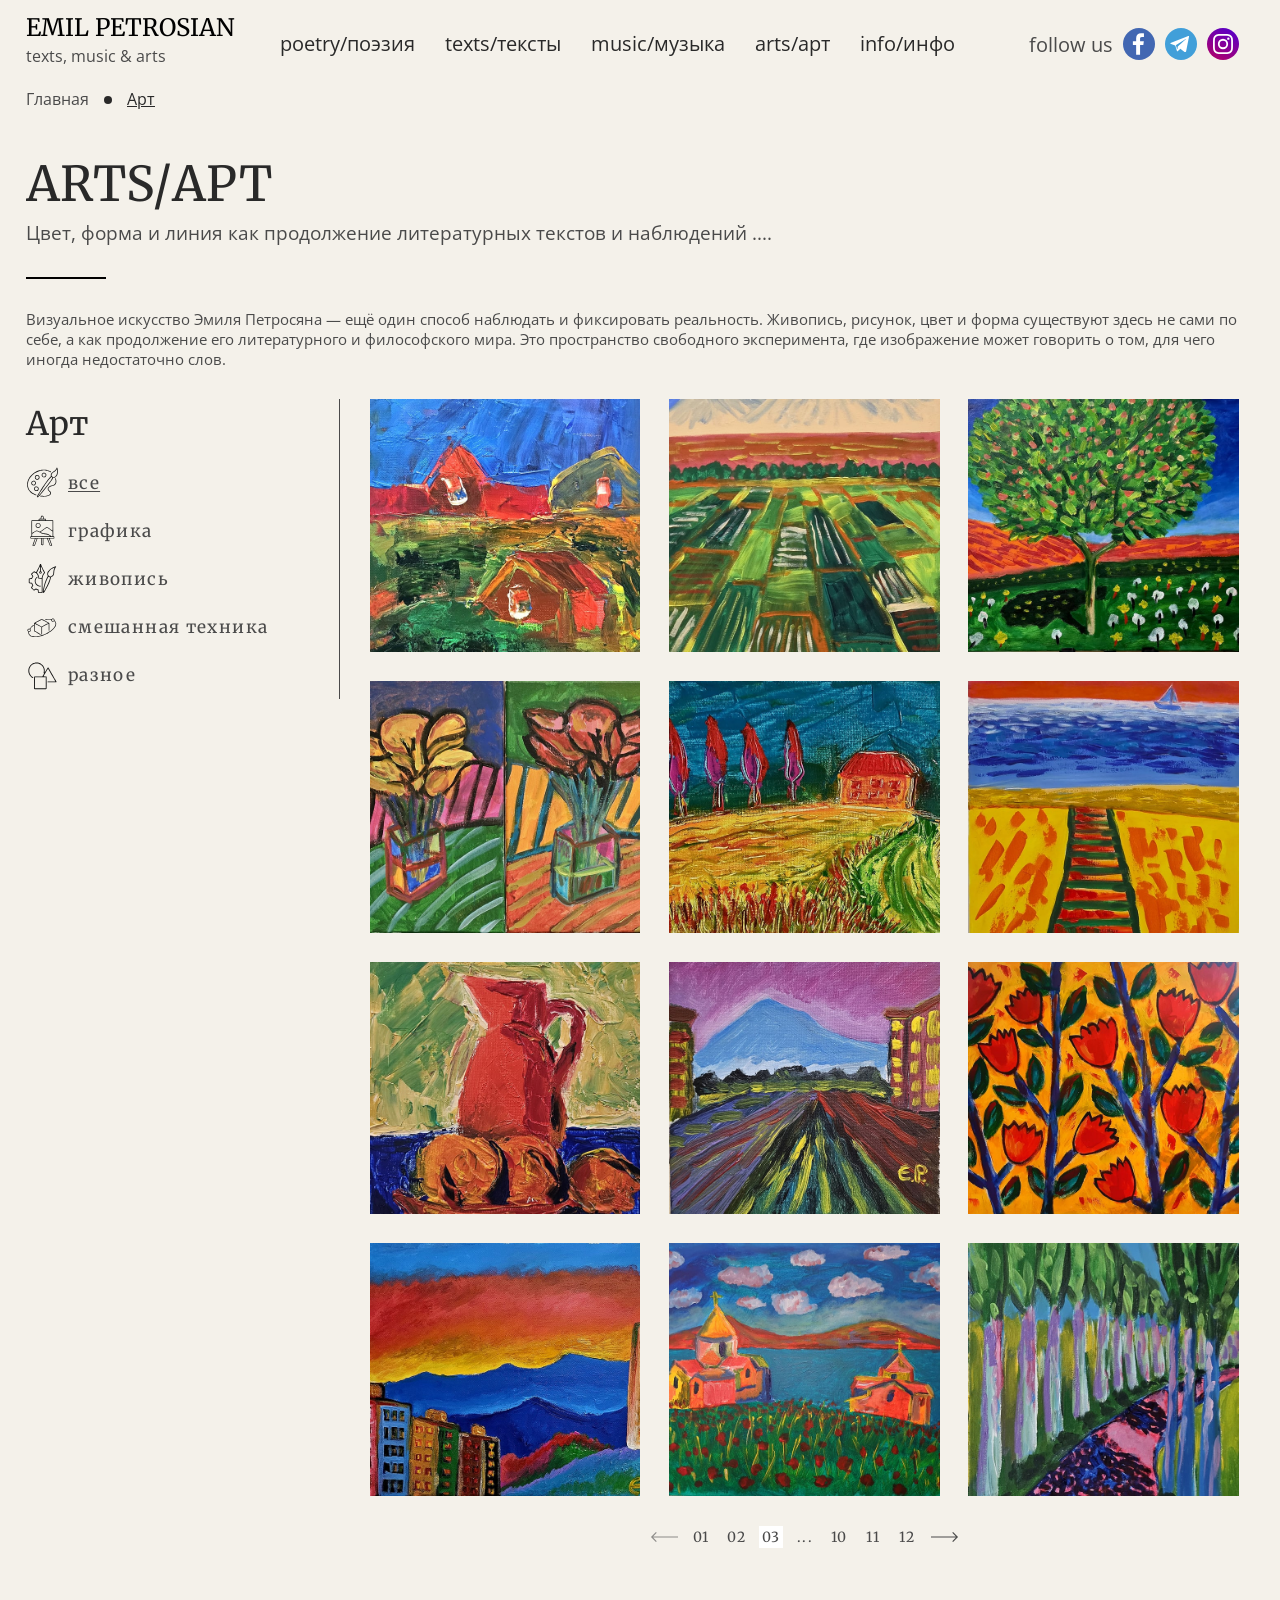
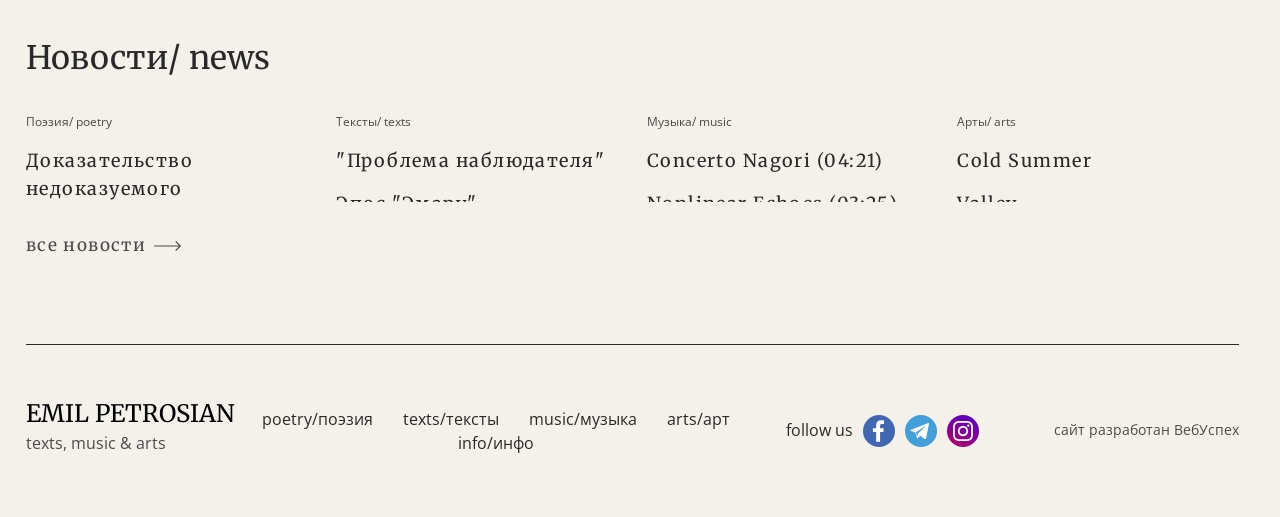
==== commit 42c3af10: "add" ====
--- a/arts.html
+++ b/arts.html
@@ -362,7 +362,7 @@
 
                 <!--tiles-box-->
                 <div class="tiles-box">
-                    <div class="slider-inner-wrap slider-tiles">
+                    <div class="slider-inner-wrap slider-tiles" data-height="auto">
                         <div class="slider-wrap swiper">
                             <div class="slider swiper-wrapper">
                                 <!--sl-wrap-->
@@ -499,23 +499,7 @@
                 </div>
             </footer>
             <!-- /footer -->
-            <div class="fix-soc-buttons">
-                <a href="" class="btn button-soc">
-                    <div class="button-ico">
-                        <img src="./img/icons/soc-fb.svg" alt="" />
-                    </div>
-                </a>
-                <a href="" class="btn button-soc">
-                    <div class="button-ico">
-                        <img src="./img/icons/soc-tg.svg" alt="" />
-                    </div>
-                </a>
-                <a href="" class="btn button-soc">
-                    <div class="button-ico">
-                        <img src="./img/icons/soc-inst.svg" alt="" />
-                    </div>
-                </a>
-            </div>
+            <a href="#top" class="fix-up-button btn-action-ico ico-arrow" id="up"></a>
         </div>
         <!-- /wrap -->
 
--- a/css/style.css
+++ b/css/style.css
@@ -619,8 +619,14 @@
   -webkit-transition: all ease 0.2s;
   transition: all ease 0.2s;
 }
+.wrap:not(.header-fixed) {
+  padding-top: 0 !important;
+}
+.wrap:has(.lead-box) {
+  padding-top: 0 !important;
+}
 .wrap:has(.lead-box) .header {
-  position: absolute;
+  position: fixed;
   top: 0;
   left: 0;
   right: 0;
@@ -715,6 +721,17 @@
 }
 .header {
   z-index: 99;
+  -webkit-transition: all ease 0.2s;
+  transition: all ease 0.2s;
+  top: 0;
+  left: 0;
+  right: 0;
+}
+.header-fixed .header {
+  position: fixed;
+  background: var(--clr-bg-light);
+  -webkit-box-shadow: 0 0 5px rgba(0, 0, 0, 0.4);
+  box-shadow: 0 0 5px rgba(0, 0, 0, 0.4);
 }
 .footer {
   color: var(--clr-base-title);
@@ -790,8 +807,57 @@
   -ms-flex-order: 1;
   order: 1;
 }
+.fix-up-button.btn-action-ico.ico-arrow {
+  display: none;
+  -webkit-animation: fadein ease 0.2s;
+  animation: fadein ease 0.2s;
+  margin: 0;
+  width: 44px;
+  height: 44px;
+  background: var(--clr-bg-light);
+  border-radius: 50%;
+  -webkit-box-shadow: 0 0 5px rgba(0, 0, 0, 0.4);
+  box-shadow: 0 0 5px rgba(0, 0, 0, 0.4);
+  z-index: 100;
+  position: fixed;
+  bottom: var(--paddingContainer) !important;
+  right: var(--paddingContainer) !important;
+}
+.fix-up-button.btn-action-ico.ico-arrow:before {
+  -webkit-transform: rotate(-90deg);
+  transform: rotate(-90deg);
+}
+.fix-up-button.btn-action-ico.ico-arrow:hover {
+  background: var(--clr-bg-light);
+  -webkit-box-shadow: 0 0 5px rgba(0, 0, 0, 0.4);
+  box-shadow: 0 0 5px rgba(0, 0, 0, 0.4);
+}
 .fix-soc-buttons {
-  display: none;
+  display: -webkit-box;
+  display: -ms-flexbox;
+  display: flex;
+  -webkit-box-orient: vertical;
+  -webkit-box-direction: normal;
+  -ms-flex-direction: column;
+  flex-direction: column;
+  position: fixed;
+  left: var(--paddingContainer);
+  top: clamp(140px, 30%, 600px);
+  width: 48px;
+  -webkit-box-pack: center;
+  -ms-flex-pack: center;
+  justify-content: center;
+  -webkit-box-align: center;
+  -ms-flex-align: center;
+  align-items: center;
+  padding: 10px 0;
+  border-radius: 15px;
+  gap: 10px;
+  z-index: 90;
+  background: rgba(255, 255, 255, 0.65);
+  border: 1px solid rgba(255, 255, 255, 0.2);
+  backdrop-filter: blur(18px);
+  -webkit-backdrop-filter: blur(18px);
 }
 @media (max-width: 1023px) {
   .section-mobile-full {
@@ -805,7 +871,9 @@
     display: none;
     position: absolute;
     top: 100%;
-    left: 0;
+    width: 402px;
+    max-width: calc(100dvw - var(--paddingContainer) - var(--paddingContainer));
+    left: auto;
     right: 0;
     z-index: 20;
     background: var(--clr-bg-light);
@@ -974,6 +1042,9 @@
   .wrap:has(.side-fix-panel) {
     overflow: visible;
   }
+  .fix-soc-buttons {
+    top: clamp(220px, 40%, 630px);
+  }
 }
 @media (min-width: 1024px) and (max-width: 1199px) {
   .footer .studio-inner-wrap {
@@ -998,6 +1069,14 @@
   }
   .footer .btn-menu {
     padding: 0 15px;
+  }
+}
+@media (min-width: 1500px) {
+  .fix-soc-buttons {
+    left: 50%;
+    margin-left: -750px;
+    -webkit-transform: translateX(var(--paddingContainer));
+    transform: translateX(var(--paddingContainer));
   }
 }
 /* ----------------------------------- *\
@@ -1269,11 +1348,15 @@
 			items styles
 \* ----------------------------------- */
 .sl-wrap .item-tile-player,
-.item-wrap .item-tile-player {
+.item-wrap .item-tile-player,
+.sl-wrap .player-section.type-one-row,
+.item-wrap .player-section.type-one-row {
   margin-bottom: 15px;
 }
 .sl-wrap .item-tile-player:last-child,
-.item-wrap .item-tile-player:last-child {
+.item-wrap .item-tile-player:last-child,
+.sl-wrap .player-section.type-one-row:last-child,
+.item-wrap .player-section.type-one-row:last-child {
   margin-bottom: 0;
 }
 .item-tile-player {
@@ -3166,6 +3249,134 @@
   display: block;
   position: relative;
 }
+.player-section.type-one-row {
+  display: -webkit-box;
+  display: -ms-flexbox;
+  display: flex;
+  -webkit-box-align: center;
+  -ms-flex-align: center;
+  align-items: center;
+  -ms-flex-wrap: nowrap;
+  flex-wrap: nowrap;
+  gap: 5px;
+}
+.player-section.type-one-row .media-player,
+.player-section.type-one-row .audio-player {
+  display: -webkit-box;
+  display: -ms-flexbox;
+  display: flex;
+  -webkit-box-orient: horizontal;
+  -webkit-box-direction: normal;
+  -ms-flex-direction: row;
+  flex-direction: row;
+  -webkit-box-align: center;
+  -ms-flex-align: center;
+  align-items: center;
+  gap: 5px;
+  width: 100%;
+  -ms-flex-negative: 0;
+  flex-shrink: 0;
+}
+.player-section.type-one-row .progress-container {
+  display: none;
+}
+.player-section.type-one-row .player-controls {
+  -webkit-box-ordinal-group: 4;
+  -ms-flex-order: 3;
+  order: 3;
+  margin: 0;
+}
+.player-section.type-one-row .player-name {
+  -webkit-box-flex: 1;
+  -ms-flex: 1;
+  flex: 1;
+  -webkit-box-ordinal-group: 3;
+  -ms-flex-order: 2;
+  order: 2;
+  font-weight: 400;
+  font-size: 20px;
+  line-height: 1.35;
+  color: var(--clr-base);
+  -ms-flex-negative: 0;
+  flex-shrink: 0;
+  font-family: "Merriweather", serif;
+}
+.player-section.type-one-row .player-name * {
+  font-family: "Merriweather", serif;
+}
+.player-section.type-one-row .audio-info {
+  -ms-flex-negative: 0;
+  flex-shrink: 0;
+  -webkit-box-ordinal-group: 2;
+  -ms-flex-order: 1;
+  order: 1;
+  min-width: 41px;
+  font-size: 14px;
+  font-family: "Merriweather", serif;
+}
+.player-section.type-one-row .audio-info * {
+  font-family: "Merriweather", serif;
+}
+.player-section.type-one-row .time-display {
+  margin: 0;
+}
+.player-section.type-one-row .current-time {
+  display: none;
+}
+.player-section.type-one-row .control-buttons {
+  margin: 0;
+  -ms-flex-negative: 0;
+  flex-shrink: 0;
+}
+.player-section.type-one-row .control-btn.play-pause-btn {
+  width: 45px;
+  height: 45px;
+  border-radius: 0;
+  border: 1px solid var(--clr-base);
+  -webkit-transition: all ease 0.2s;
+  transition: all ease 0.2s;
+  background: transparent;
+  margin: 0;
+}
+.player-section.type-one-row .control-btn.play-pause-btn:before {
+  background-image: url(../img/icons/play-inner.svg);
+  left: 4px;
+  top: 2px;
+  right: 0;
+  bottom: 0;
+  background-size: 24px auto;
+  -webkit-filter: none;
+  filter: none;
+}
+.player-section.type-one-row .control-btn.play-pause-btn:after {
+  background-image: url(../img/icons/play-inner-active.svg);
+  left: 4px;
+  top: 2px;
+  background-size: 24px auto;
+  -webkit-filter: none;
+  filter: none;
+  opacity: 0;
+}
+.player-section.type-one-row .control-btn.play-pause-btn.active,
+.player-section.type-one-row .control-btn.play-pause-btn:hover {
+  background: var(--clr-border);
+  border-color: var(--clr-border);
+}
+.player-section.type-one-row .control-btn.play-pause-btn.active:before,
+.player-section.type-one-row .control-btn.play-pause-btn:hover:before {
+  opacity: 0;
+}
+.player-section.type-one-row .control-btn.play-pause-btn.active:after,
+.player-section.type-one-row .control-btn.play-pause-btn:hover:after {
+  opacity: 1;
+}
+.player-section.type-one-row .control-btn.play-pause-btn.active:after {
+  background-image: url(../img/icons/player-pause.svg);
+  left: 2px;
+  background-size: 18px auto;
+  -webkit-filter: var(--filterAttToLight);
+  filter: var(--filterAttToLight);
+}
 .player-section .player-controls {
   margin-bottom: 15px;
 }
@@ -4145,7 +4356,6 @@
 /* base styles */
 :where([class*="tile-"]),
 :where([class*="-wrap"]),
-:where([class*="item-tile-"]),
 :where([class*="elm-"]) {
   display: block;
   -ms-flex-negative: 0;
